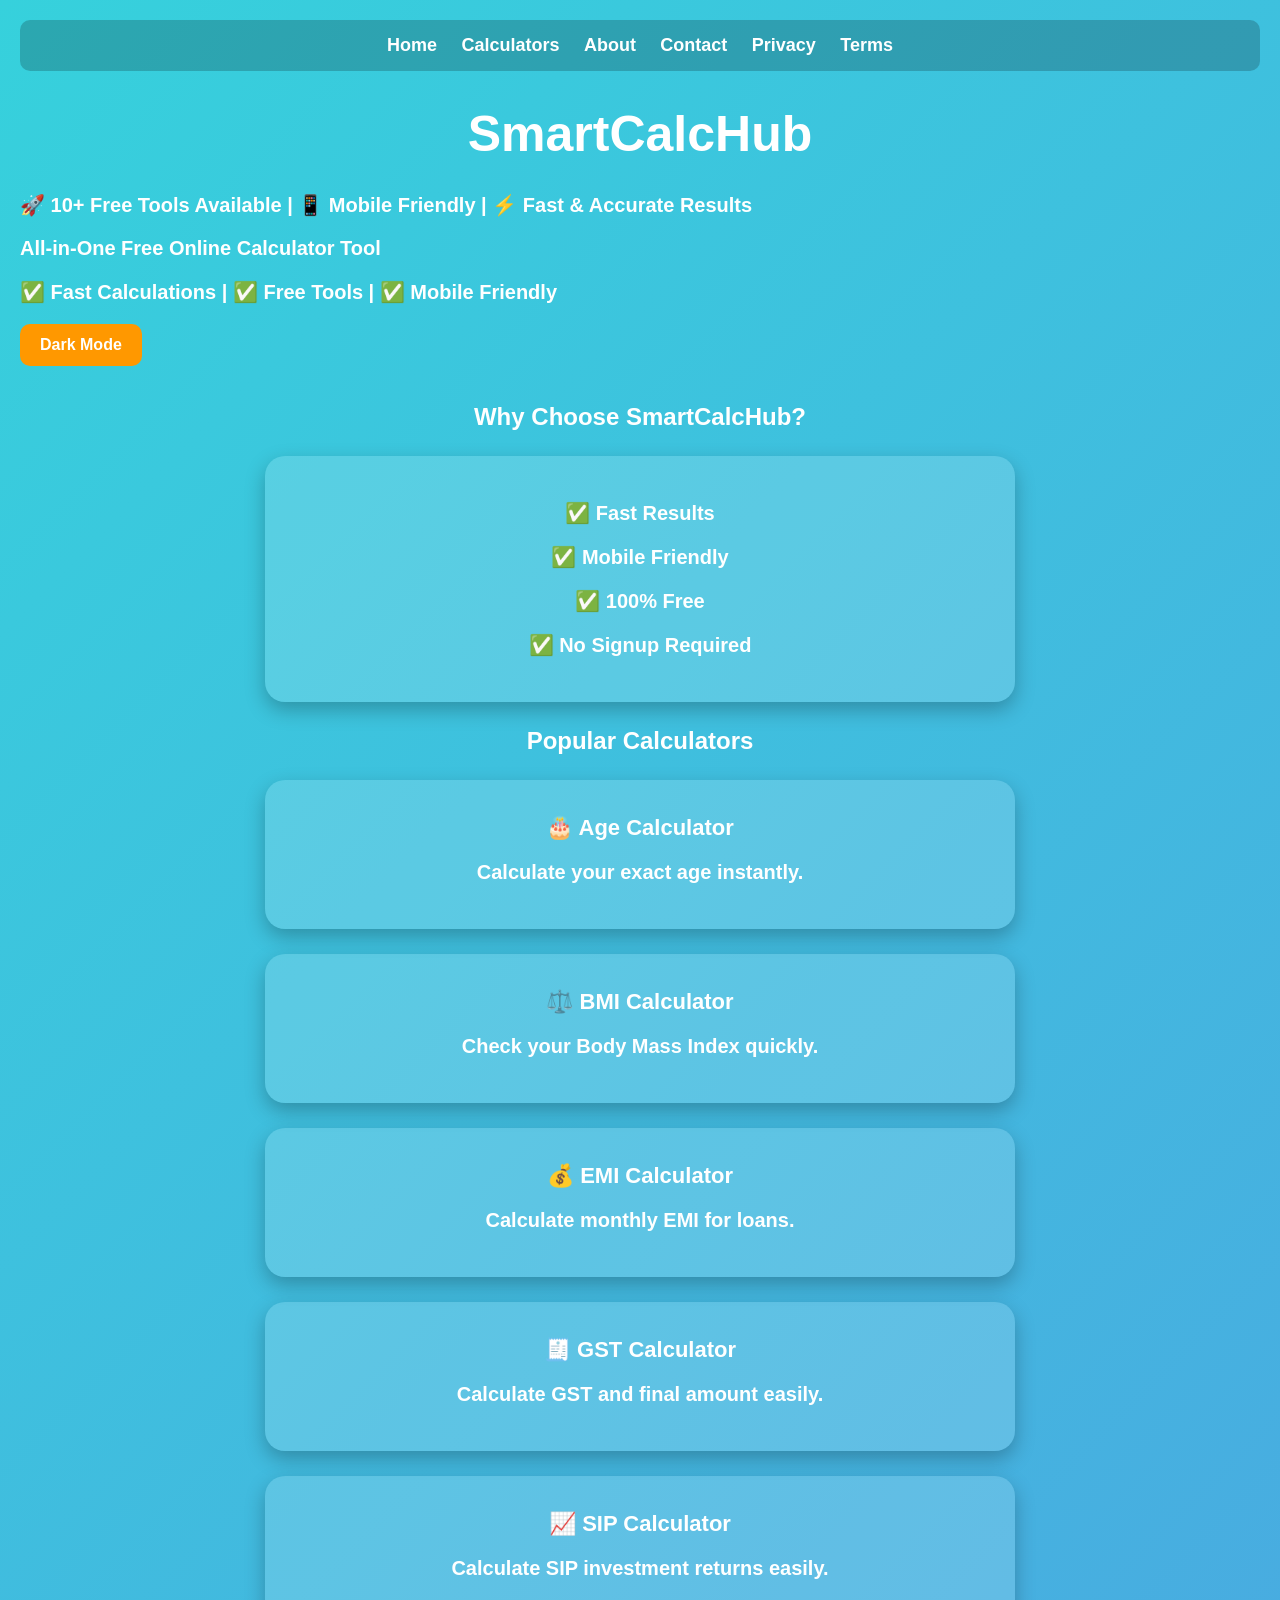
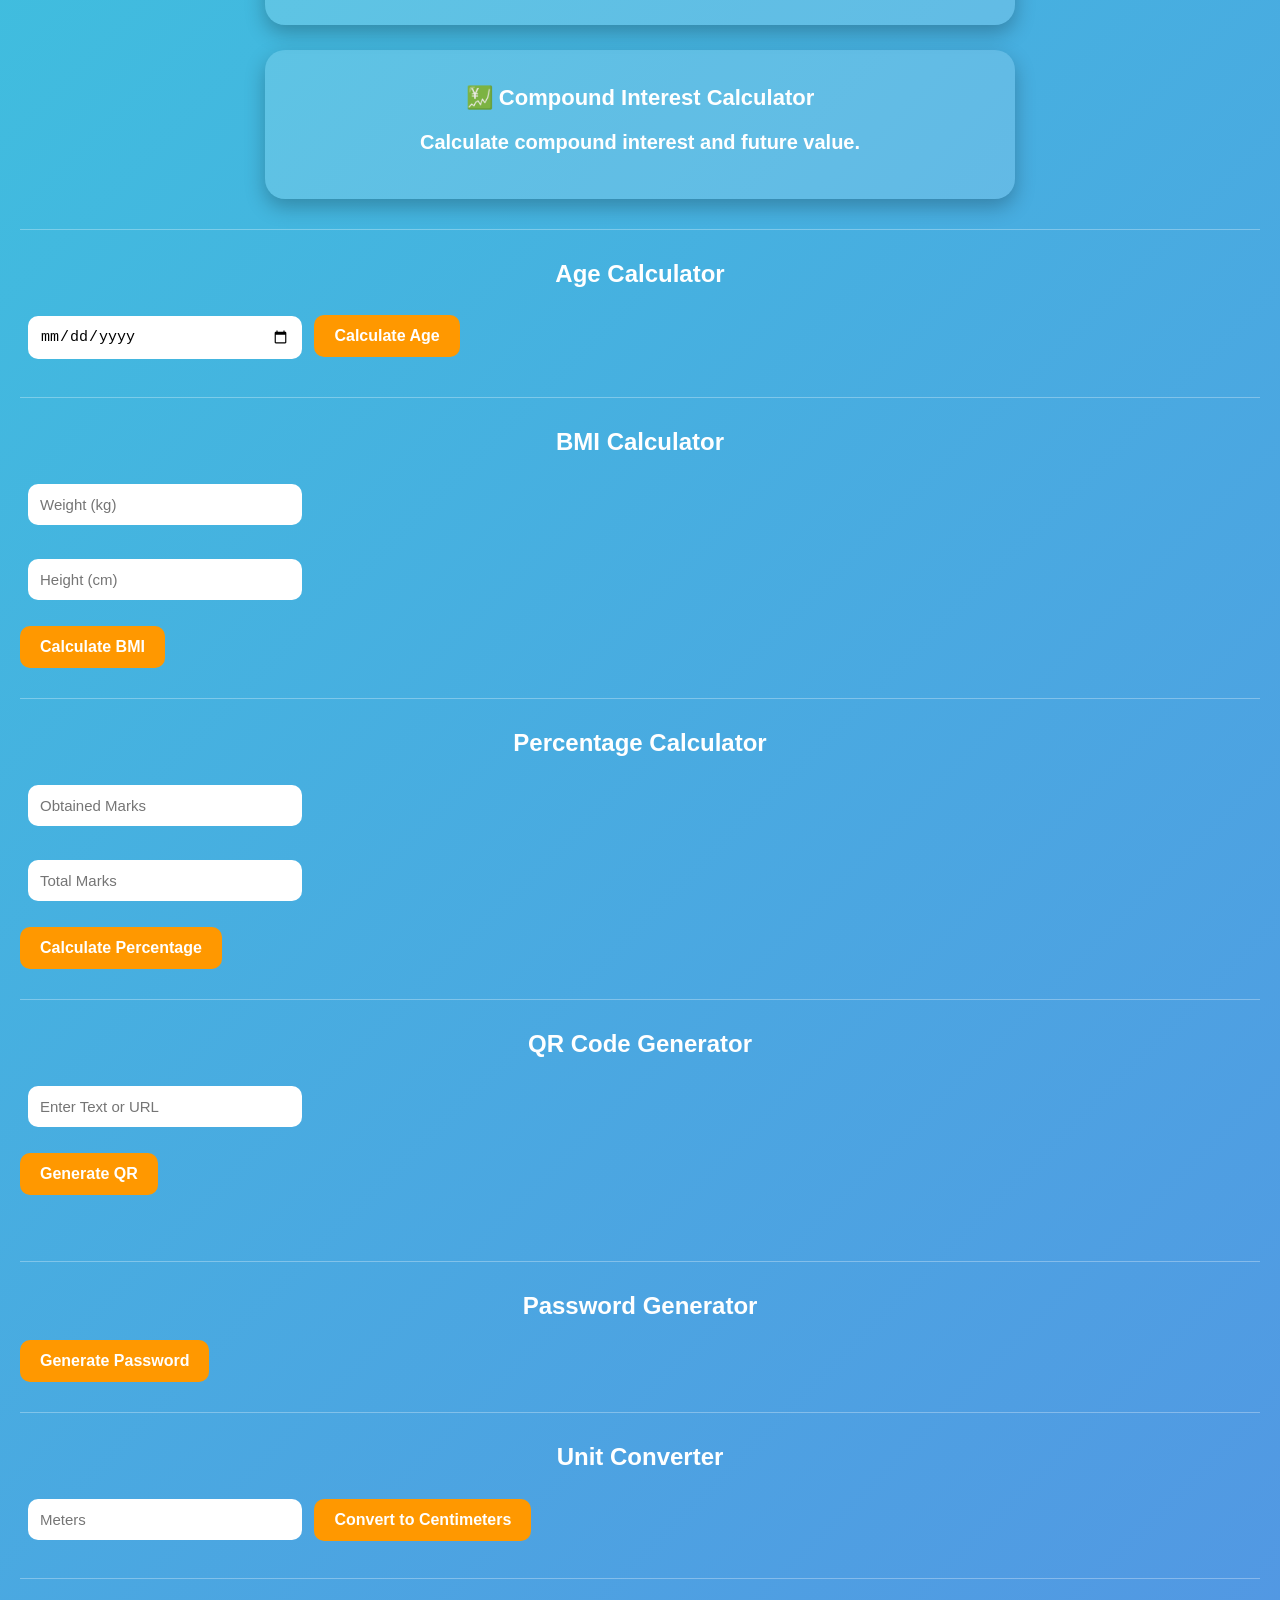
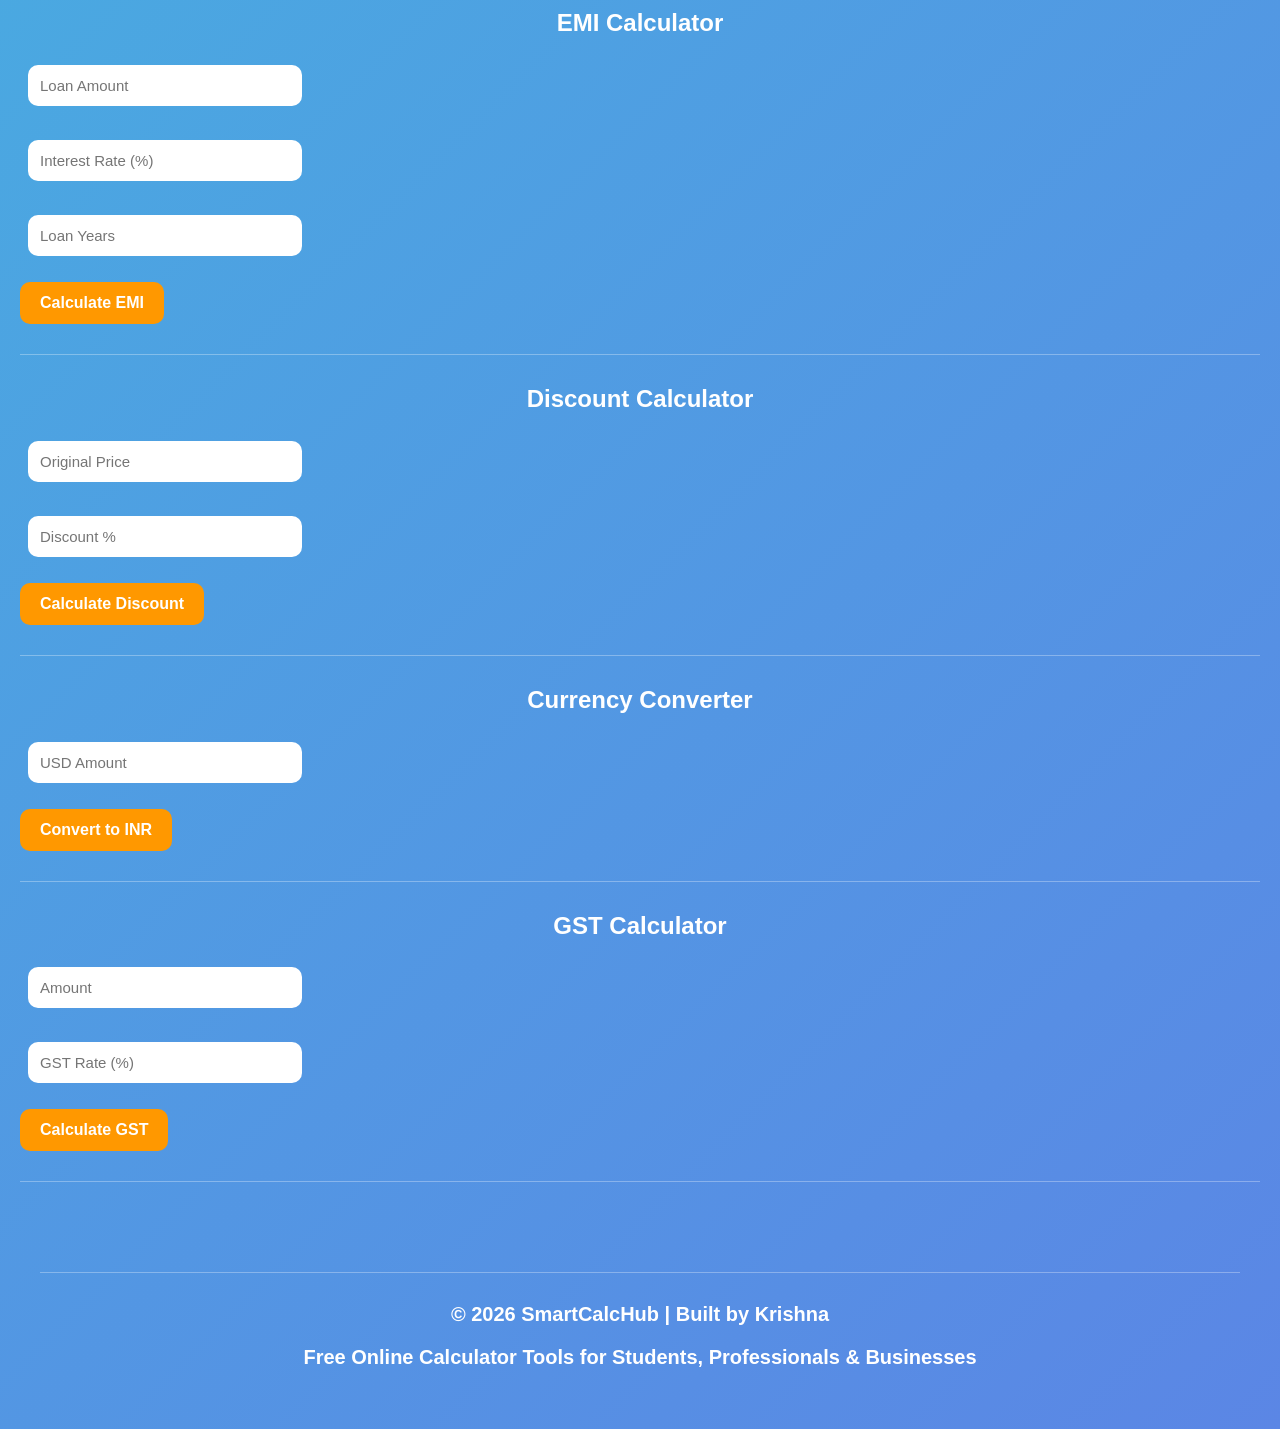
==== index.html @ 1c6436ce "Update index.html" ====
<!DOCTYPE html>
<html lang="en">

<head>
    <meta charset="UTF-8">
    <meta name="viewport" content="width=device-width, initial-scale=1.0">
    <meta name="google-site-verification" content="_oa1QG3uVBAeBziThgFCx6M6g2JMzvCdRawZilCl7ZQ" />
    <title>SmartCalcHub</title>
    <link rel="stylesheet" href="style.css">
    <link rel="manifest" href="manifest.json">
<meta name="theme-color" content="#2563eb">

</head>

<body>
    <nav>
    <a href="index.html">Home</a>
<a href="calculators.html">Calculators</a>
<a href="about.html">About</a>
<a href="contact.html">Contact</a>
<a href="privacy.html">Privacy</a>
<a href="terms.html">Terms</a>

    
</nav>
<h1>SmartCalcHub</h1>
    <p>🚀 10+ Free Tools Available | 📱 Mobile Friendly | ⚡ Fast & Accurate Results</p>

<p>All-in-One Free Online Calculator Tool</p>
<p>✅ Fast Calculations | ✅ Free Tools | ✅ Mobile Friendly</p>
    <button onclick="toggleDarkMode()">
        Dark Mode
    </button>

    <br><br>
<h2>Why Choose SmartCalcHub?</h2>

<div class="calculator">

<p>✅ Fast Results</p>

<p>✅ Mobile Friendly</p>

<p>✅ 100% Free</p>

<p>✅ No Signup Required</p>

</div>
<h2>Popular Calculators</h2>

<div class="calculator">
    <h3>🎂 Age Calculator</h3>
    <p>Calculate your exact age instantly.</p>
</div>

<div class="calculator">
    <h3>⚖️ BMI Calculator</h3>
    <p>Check your Body Mass Index quickly.</p>
</div>

<div class="calculator">
    <h3>💰 EMI Calculator</h3>
    <p>Calculate monthly EMI for loans.</p>
</div>

<div class="calculator">
    <h3>🧾 GST Calculator</h3>
    <p>Calculate GST and final amount easily.</p>
</div>   
    <div class="calculator">
    <h3>📈 SIP Calculator</h3>
    <p>Calculate SIP investment returns easily.</p>
</div>

    <div class="calculator">
    <h3>💹 Compound Interest Calculator</h3>
    <p>Calculate compound interest and future value.</p>
</div>
    <hr>

    <h2>Age Calculator</h2>

    <input type="date" id="dob">

    <button onclick="calculateAge()">
        Calculate Age
    </button>

    <p id="ageResult"></p>

    <hr>

    <h2>BMI Calculator</h2>

    <input type="number" id="weight" placeholder="Weight (kg)">

    <br><br>

    <input type="number" id="height" placeholder="Height (cm)">

    <br><br>

    <button onclick="calculateBMI()">
        Calculate BMI
    </button>

    <p id="bmiResult"></p>

    <hr>

    <h2>Percentage Calculator</h2>

    <input type="number" id="obtainedMarks" placeholder="Obtained Marks">

    <br><br>

    <input type="number" id="totalMarks" placeholder="Total Marks">

    <br><br>

    <button onclick="calculatePercentage()">
        Calculate Percentage
    </button>

    <p id="percentageResult"></p>

    <hr>

    <h2>QR Code Generator</h2>

    <input type="text" id="qrText" placeholder="Enter Text or URL">

    <br><br>

    <button onclick="generateQR()">
        Generate QR
    </button>

    <br><br>

    <img id="qrImage" src="">

    <hr>

    <h2>Password Generator</h2>

    <button onclick="generatePassword()">
        Generate Password
    </button>

    <p id="passwordResult"></p>
<hr>

<h2>Unit Converter</h2>

<input type="number" id="meterInput" placeholder="Meters">

<button onclick="convertMeter()">
    Convert to Centimeters
</button>

<p id="unitResult"></p>
<hr>

<h2>EMI Calculator</h2>

<input type="number" id="loanAmount" placeholder="Loan Amount">

<br><br>

<input type="number" id="interestRate" placeholder="Interest Rate (%)">

<br><br>

<input type="number" id="loanYears" placeholder="Loan Years">

<br><br>

<button onclick="calculateEMI()">
    Calculate EMI
</button>

<p id="emiResult"></p>
<hr>

<h2>Discount Calculator</h2>

<input type="number" id="originalPrice" placeholder="Original Price">

<br><br>

<input type="number" id="discountPercent" placeholder="Discount %">

<br><br>

<button onclick="calculateDiscount()">
    Calculate Discount
</button>

<p id="discountResult"></p>
<hr>

<h2>Currency Converter</h2>

<input type="number" id="usdAmount" placeholder="USD Amount">

<br><br>

<button onclick="convertCurrency()">
    Convert to INR
</button>

<p id="currencyResult"></p>
<hr>

<h2>GST Calculator</h2>

<input type="number" id="gstAmount" placeholder="Amount">

<br><br>



<input type="text" id="gstRate" placeholder="GST Rate (%)">
<br><br>

<button onclick="calculateGST()">
    Calculate GST
</button>

<p id="gstResult"></p>
<hr>

    <footer>
<hr>
<p>© 2026 SmartCalcHub | Built by Krishna</p>
<p>Free Online Calculator Tools for Students, Professionals & Businesses</p>

</footer>
    <script src="script.js"></script>
<script>
if ('serviceWorker' in navigator) {
  navigator.serviceWorker.register('sw.js')
    .then(() => console.log('Service Worker Registered'));
}
</script>
</body>
</html>
---- style.css ----
body{
    font-family: Arial, sans-serif;
    background: linear-gradient(135deg,#36d1dc,#5b86e5);
    margin:0;
    padding:20px;
    color:white;
}

h1{
    text-align:center;
    font-size:50px;
    margin-bottom:30px;
}

h2{
    text-align:center;
}

input{
    padding:12px;
    width:250px;
    border:none;
    border-radius:10px;
    margin:5px;
}

button:hover{
    background:#e68900;
}

p{
    font-size:20px;
    font-weight:bold;
}

hr{
    border:none;
    border-top:1px solid rgba(255,255,255,0.3);
    margin:30px 0;
}

.calculator{
    background: rgba(255,255,255,0.15);
    padding: 25px;
    margin: 25px auto;
    border-radius: 20px;
    max-width: 700px;
    text-align:center;
    box-shadow: 0 8px 20px rgba(0,0,0,0.25);
    transition: 0.3s;
}

.calculator:hover{
    transform: translateY(-5px);
}
button{
    background:#ff9800;
    color:white;
    border:none;
    padding:12px 20px;
    border-radius:10px;
    cursor:pointer;
    font-weight:bold;
    font-size:16px;
}

button:hover{
    background:#e68900;
}
}
nav{
    background: rgba(0,0,0,0.2);
    padding: 15px;
    text-align: center;
    border-radius: 10px;
    margin-bottom: 20px;
}

nav a{
    color: white;
    text-decoration: none;
    margin: 10px;
    font-size: 18px;
    font-weight: bold;
}

nav a:hover{
    color: #ffd700;
}
footer{
    text-align:center;
    margin-top:40px;
    padding:20px;
    color:white;
    font-size:16px;
}
input{
    width:250px;
    padding:12px;
    border:none;
    border-radius:10px;
    margin:8px;
    font-size:15px;
}
h3{
    text-align:center;
    color:#ffffff;
    font-size:22px;
    margin:10px;
}
nav{

 background: rgba(0,0,0,0.2);

 padding: 15px;

 text-align: center;

 border-radius: 10px;

 margin-bottom: 20px;

}

nav a{

 color: white;

 text-decoration: none;

 margin: 10px;

 font-size: 18px;

 font-weight: bold;

}

nav a:hover{

 color: #ffd700;

}
.hero{
 text-align:center;
 margin:30px 0;
}
.dark{
    background:#121212;
    color:white;
}

.dark input{
    background:#333;
    color:white;
}

.dark button{
    background:#444;
}
a{
    color:#ffd700;
    text-decoration:none;
    font-weight:bold;
}

a:hover{
    color:white;
}
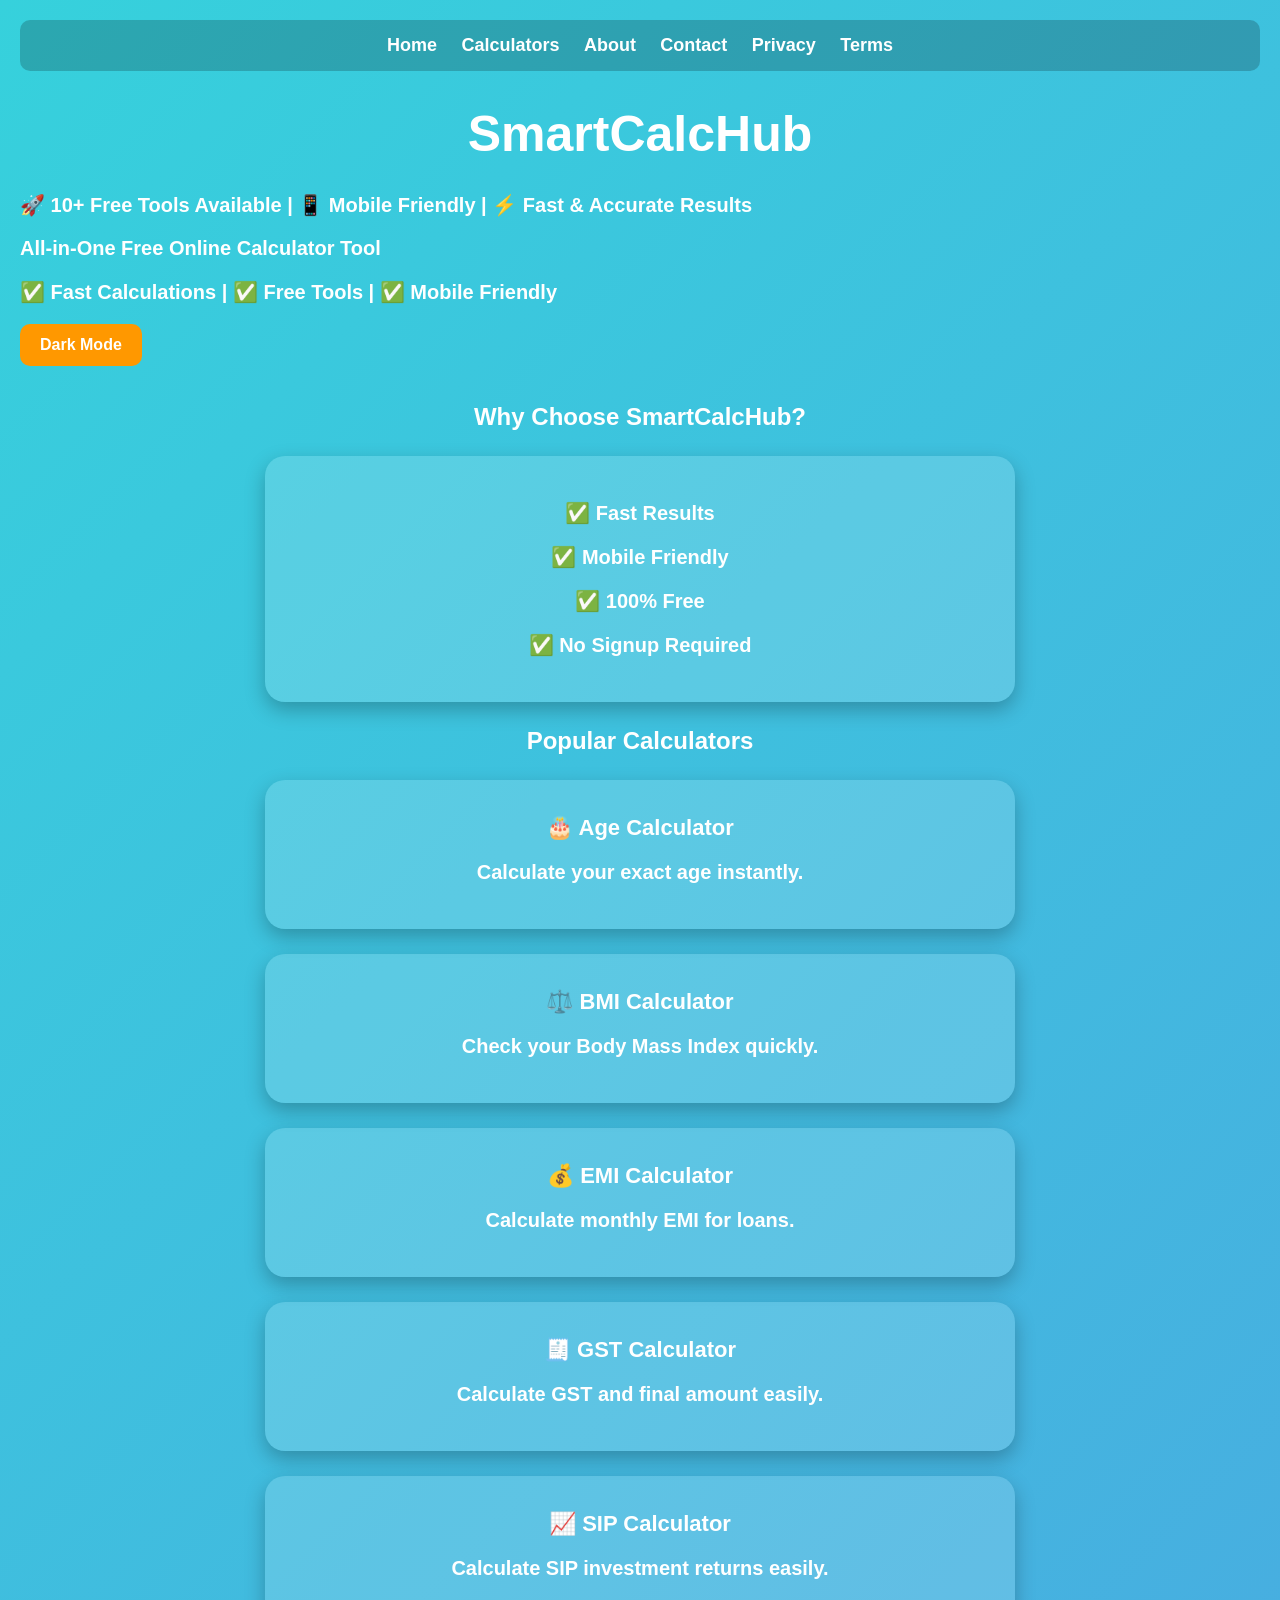
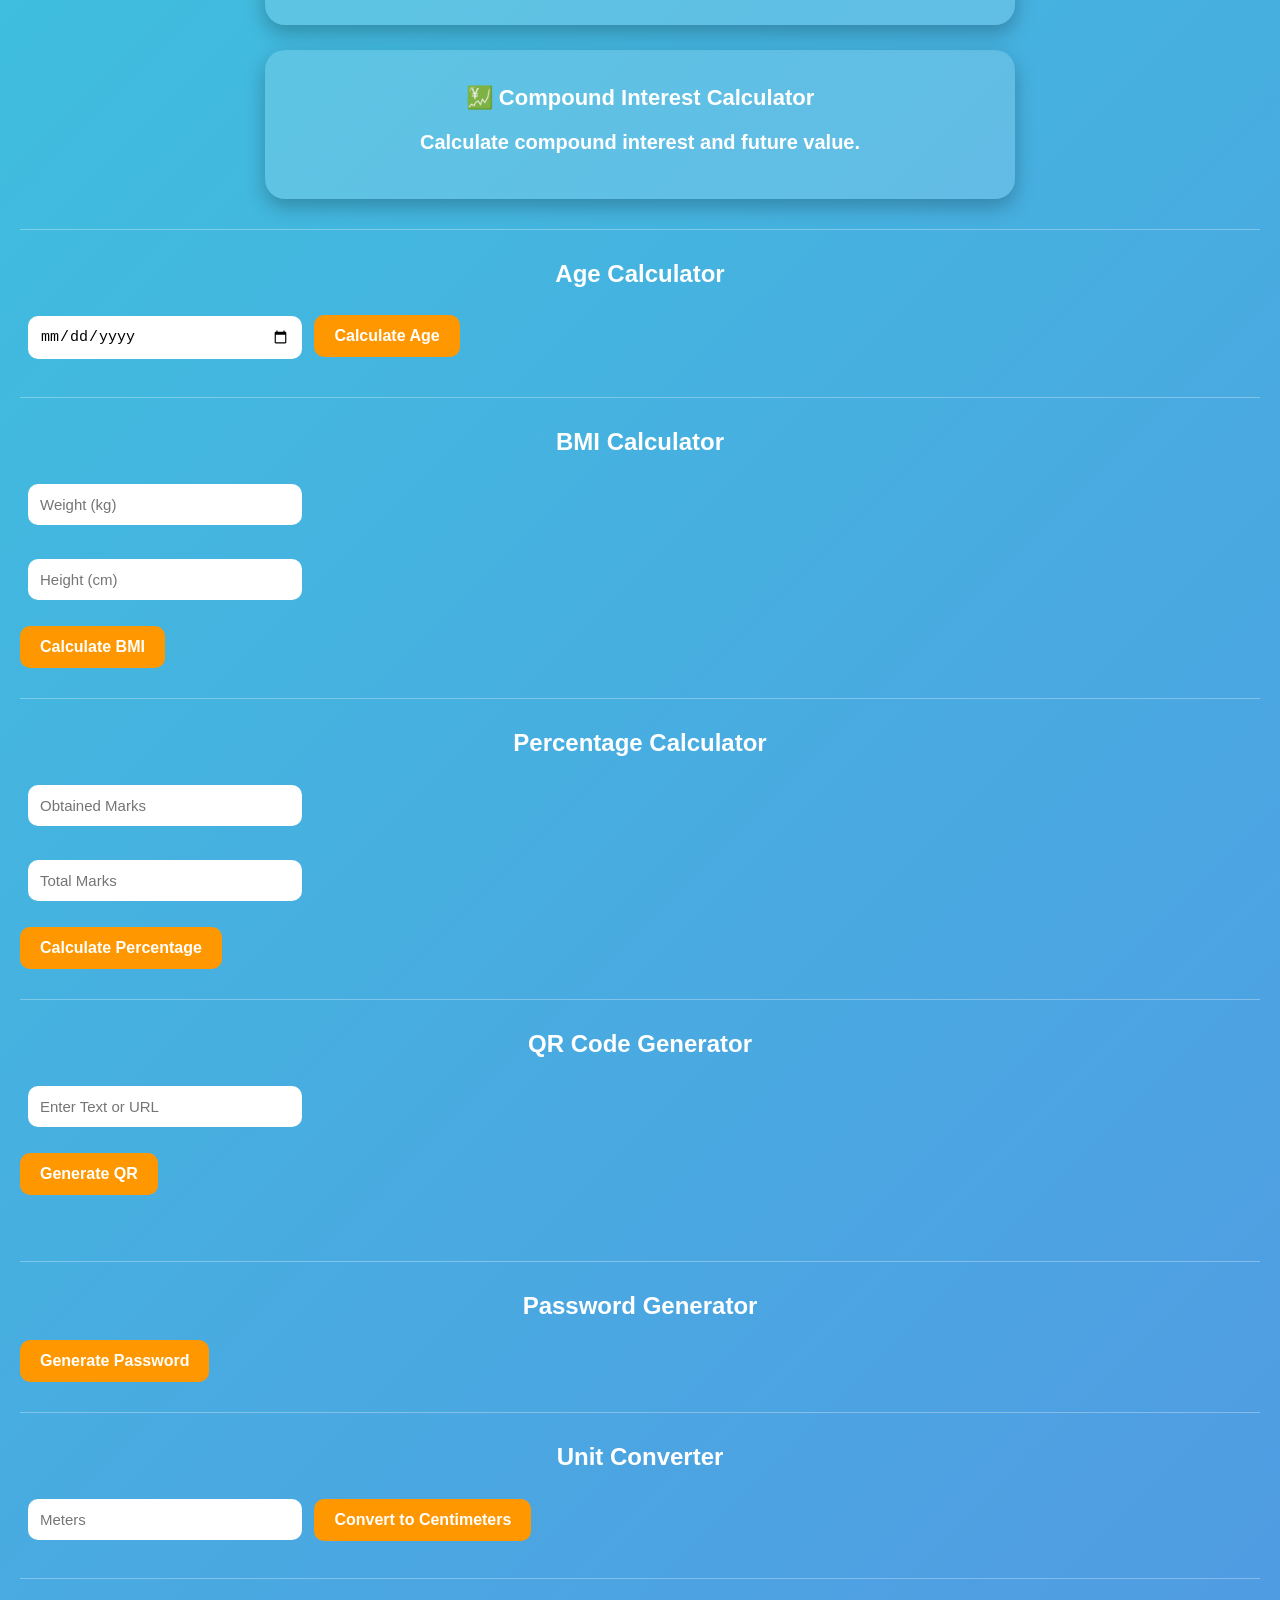
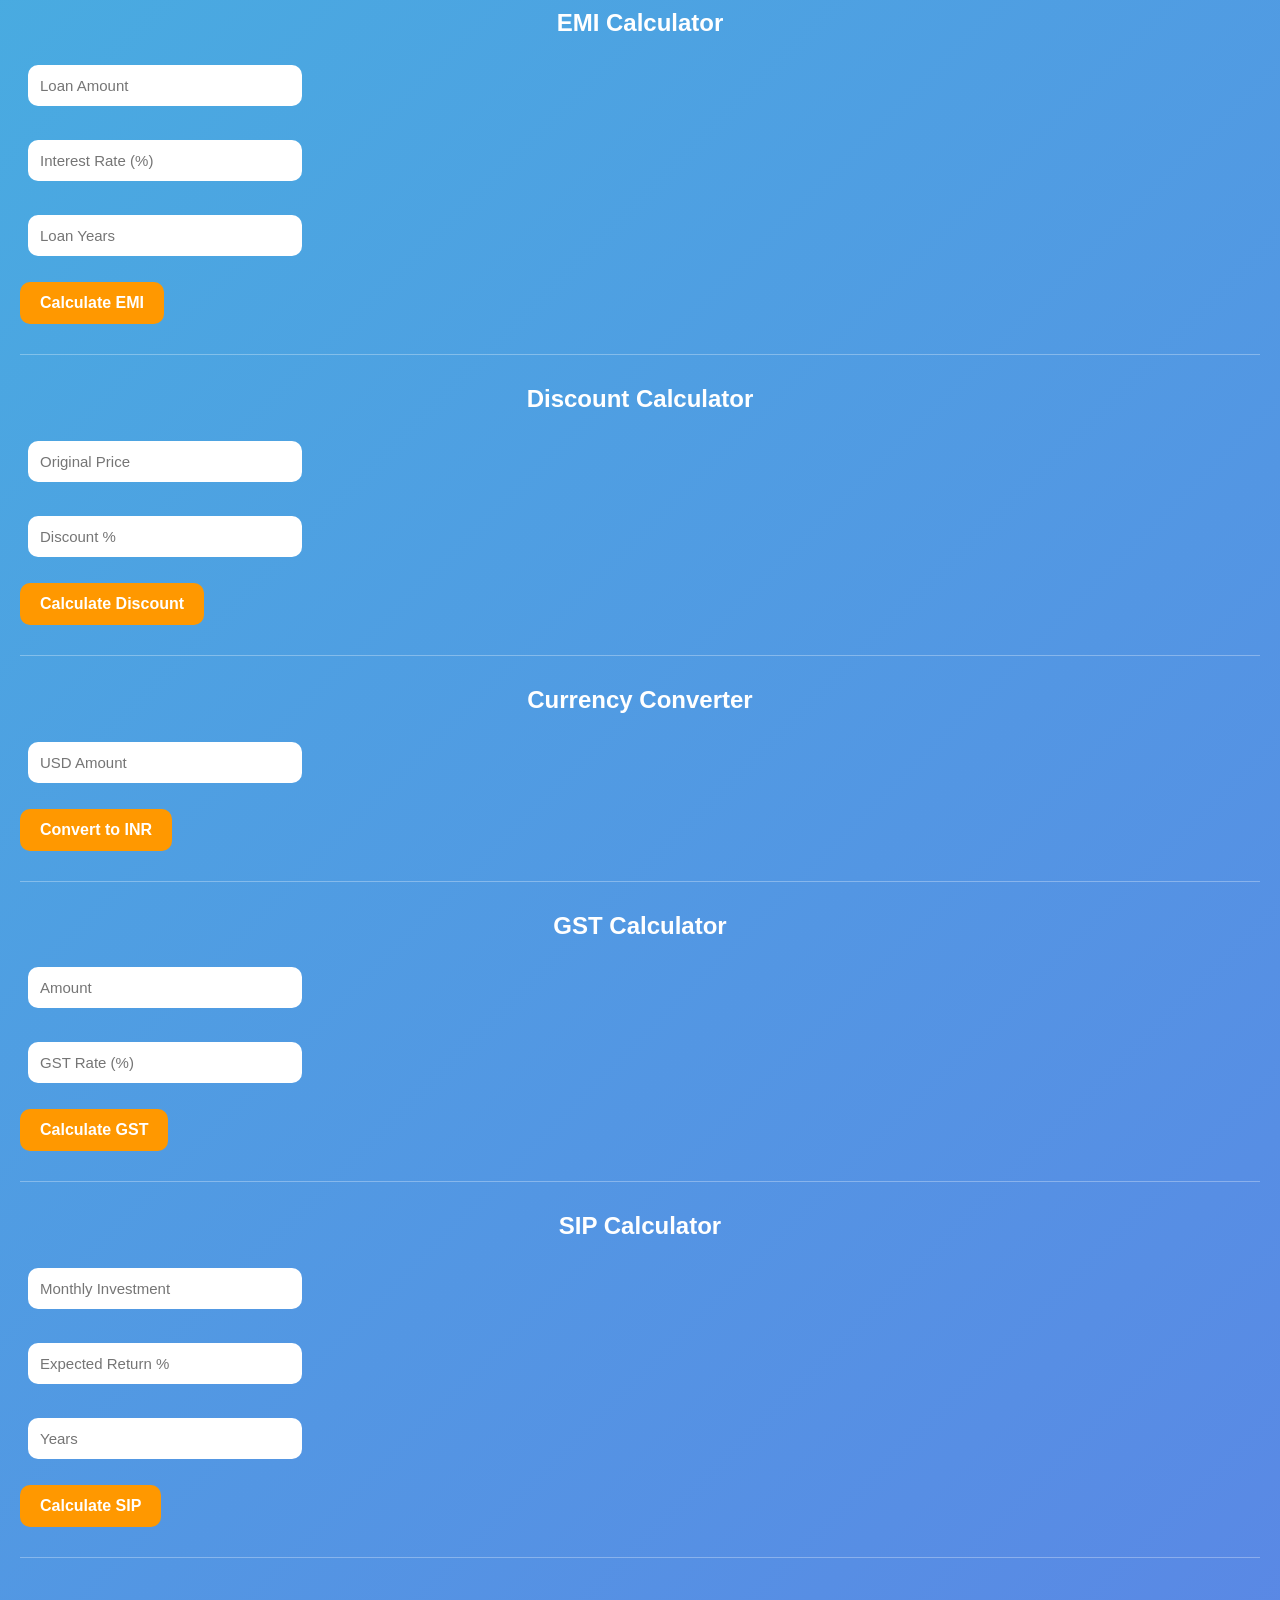
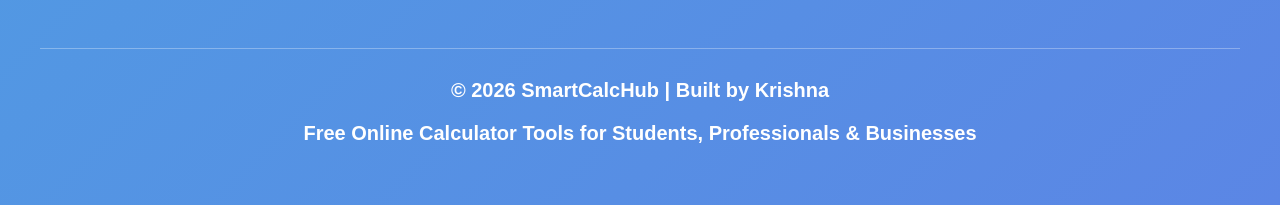
==== commit c3e93cd6: "Update index.html" ====
--- a/index.html
+++ b/index.html
@@ -229,6 +229,27 @@
 </button>
 
 <p id="gstResult"></p>
+<hr>
+    <h2>SIP Calculator</h2>
+
+<input type="number" id="sipAmount" placeholder="Monthly Investment">
+
+<br><br>
+
+<input type="number" id="sipRate" placeholder="Expected Return %">
+
+<br><br>
+
+<input type="number" id="sipYears" placeholder="Years">
+
+<br><br>
+
+<button onclick="calculateSIP()">
+    Calculate SIP
+</button>
+
+<p id="sipResult"></p>
+
 <hr>
 
     <footer>
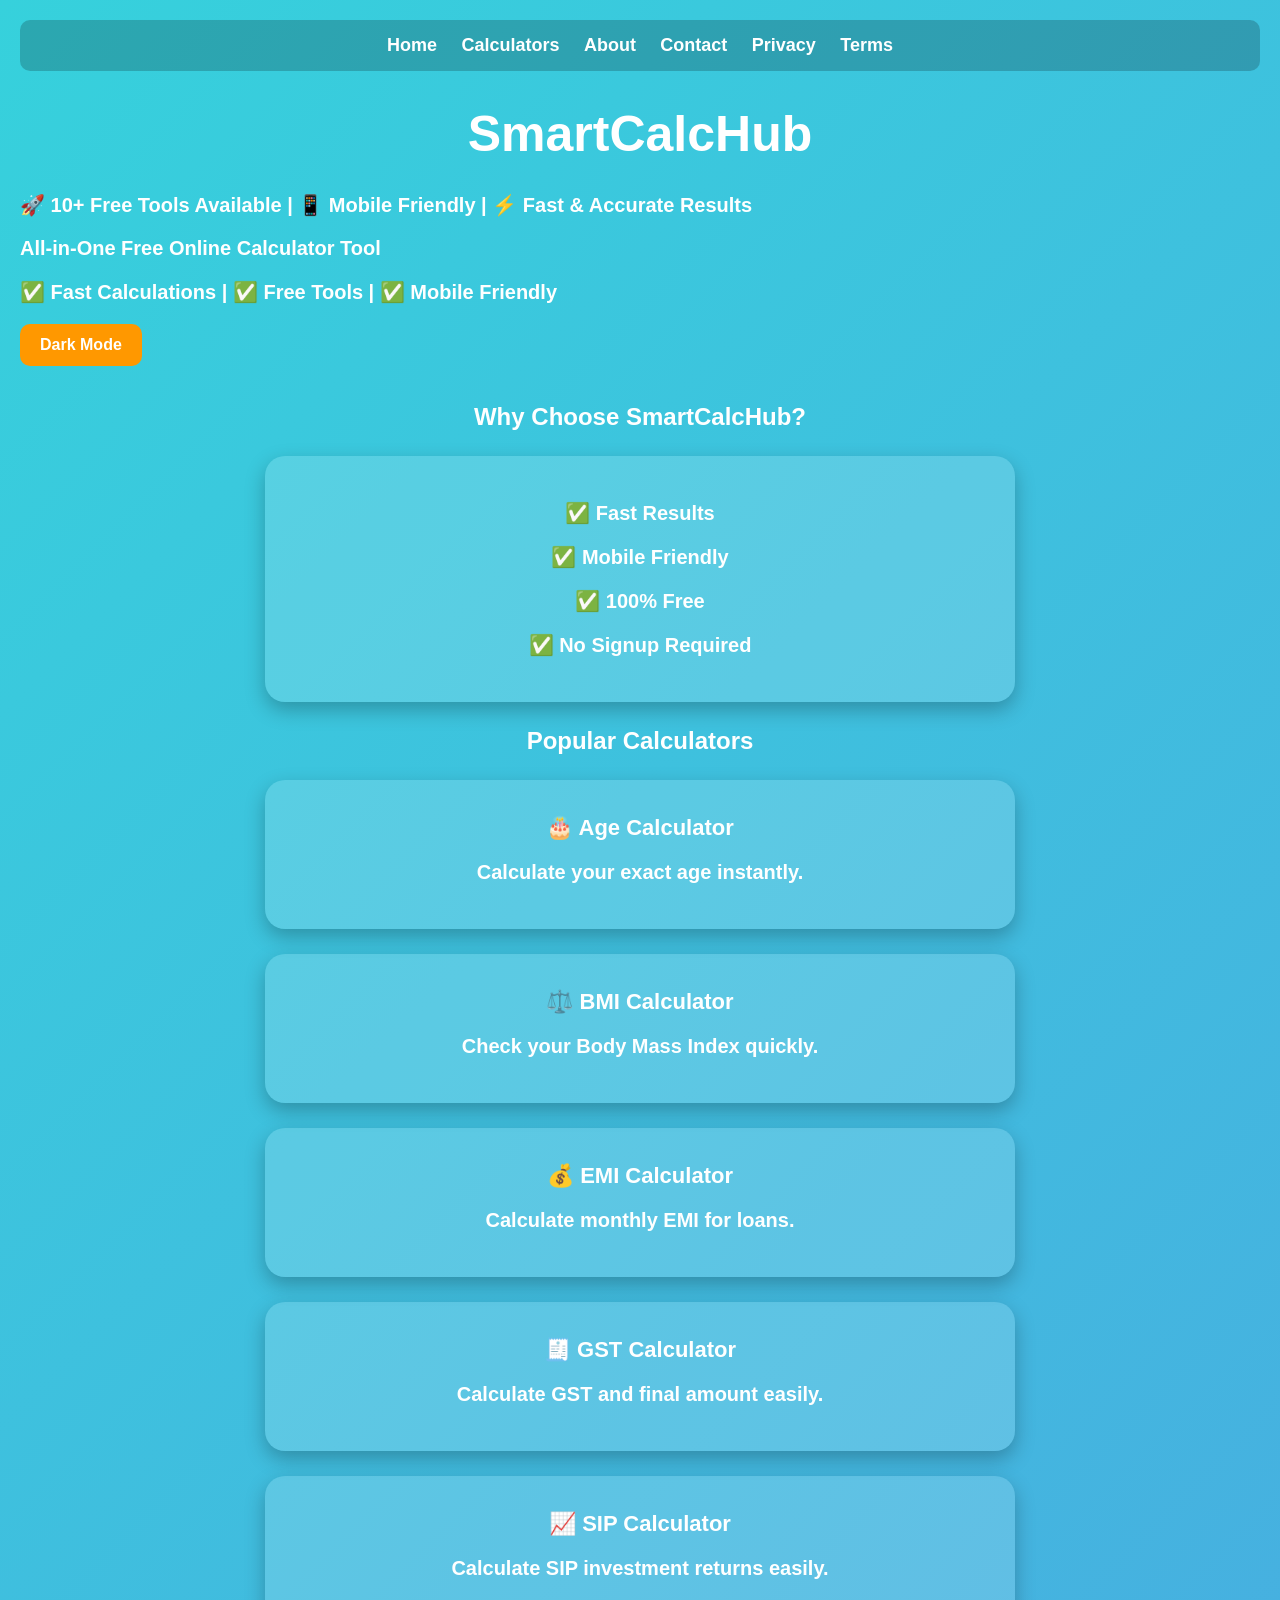
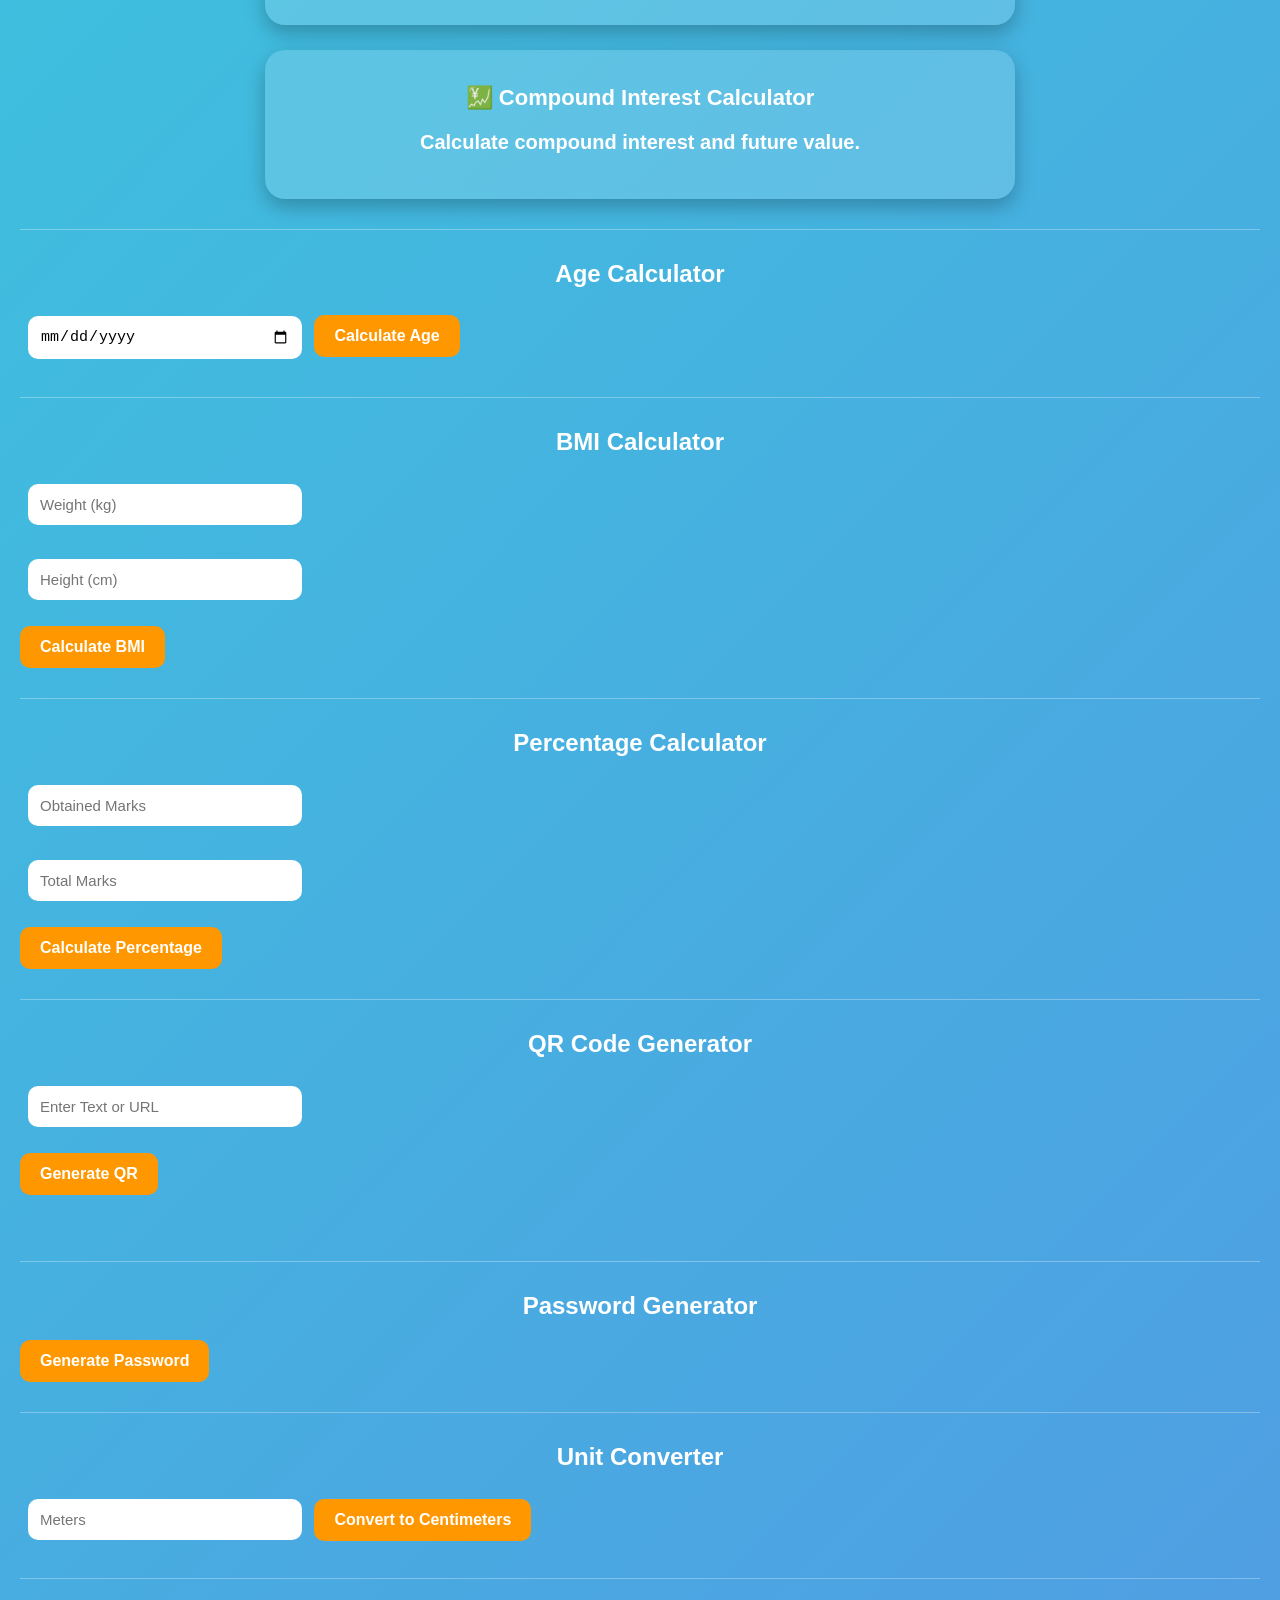
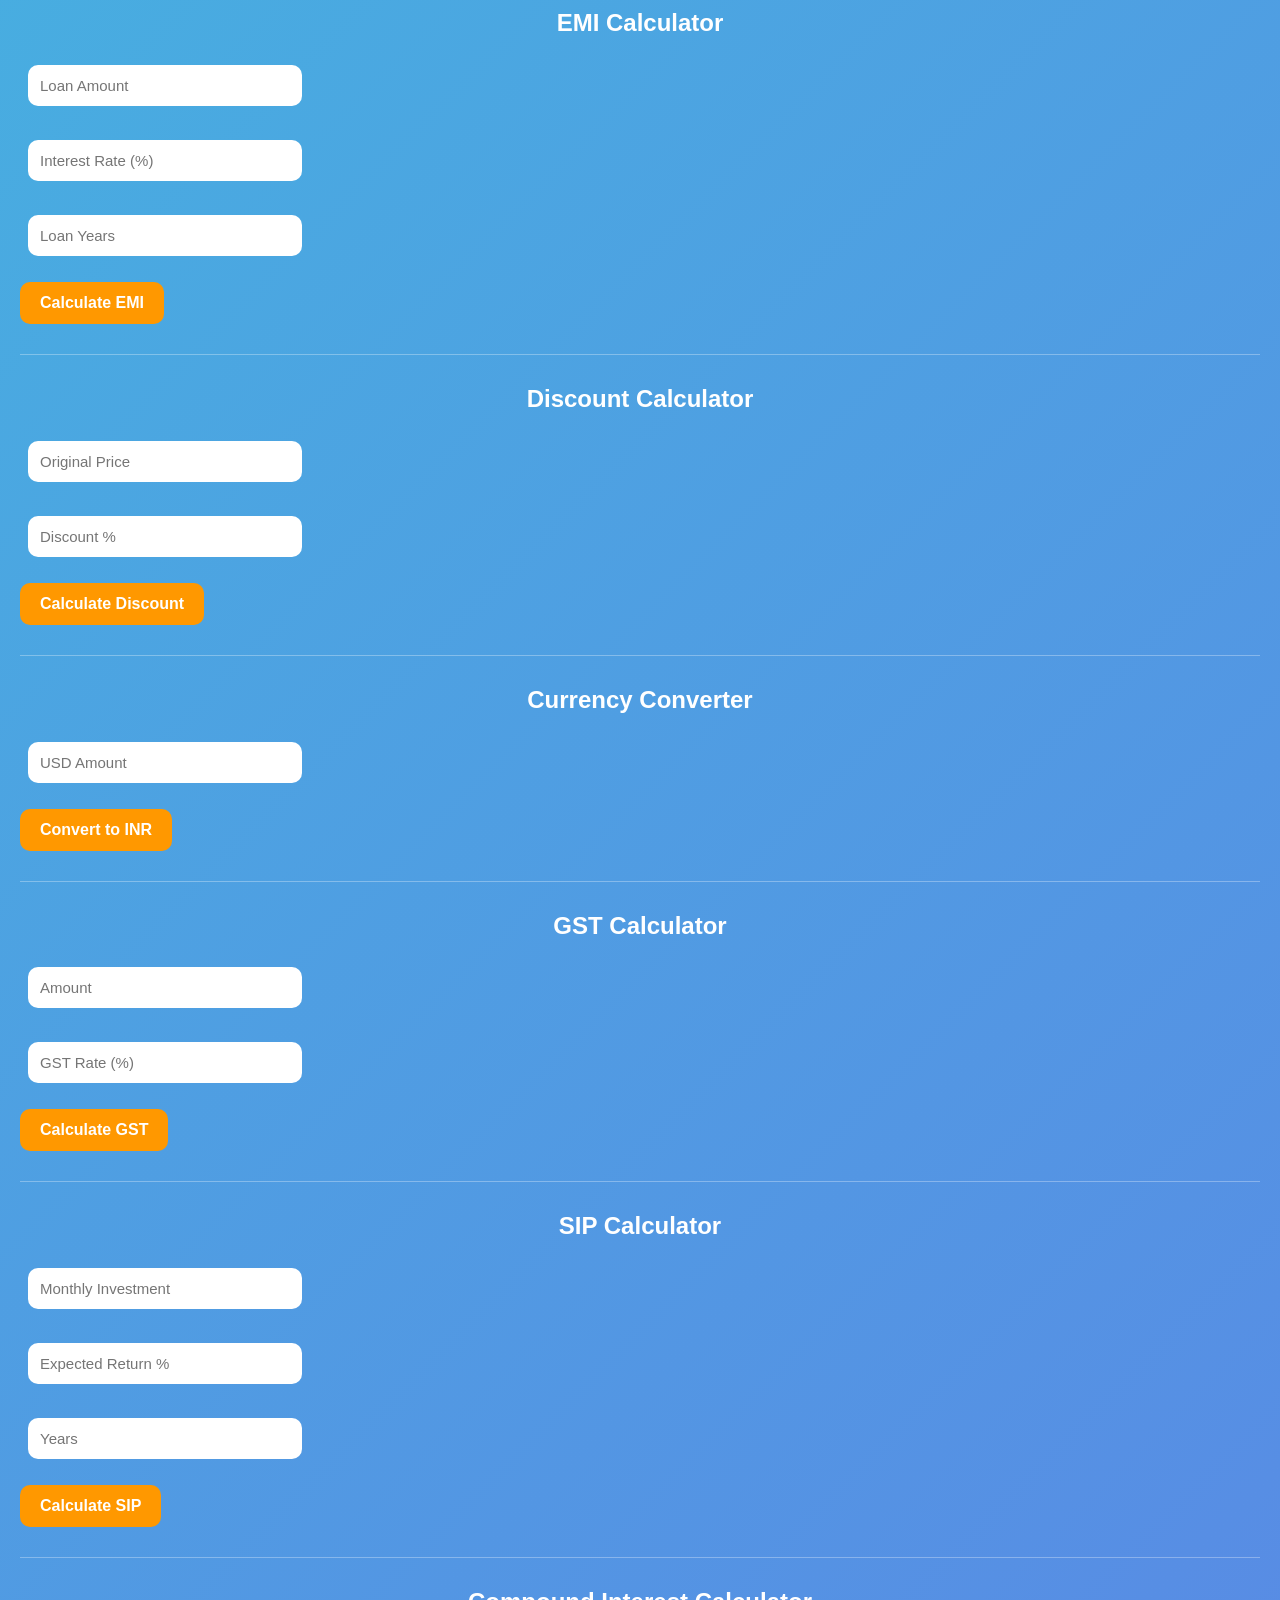
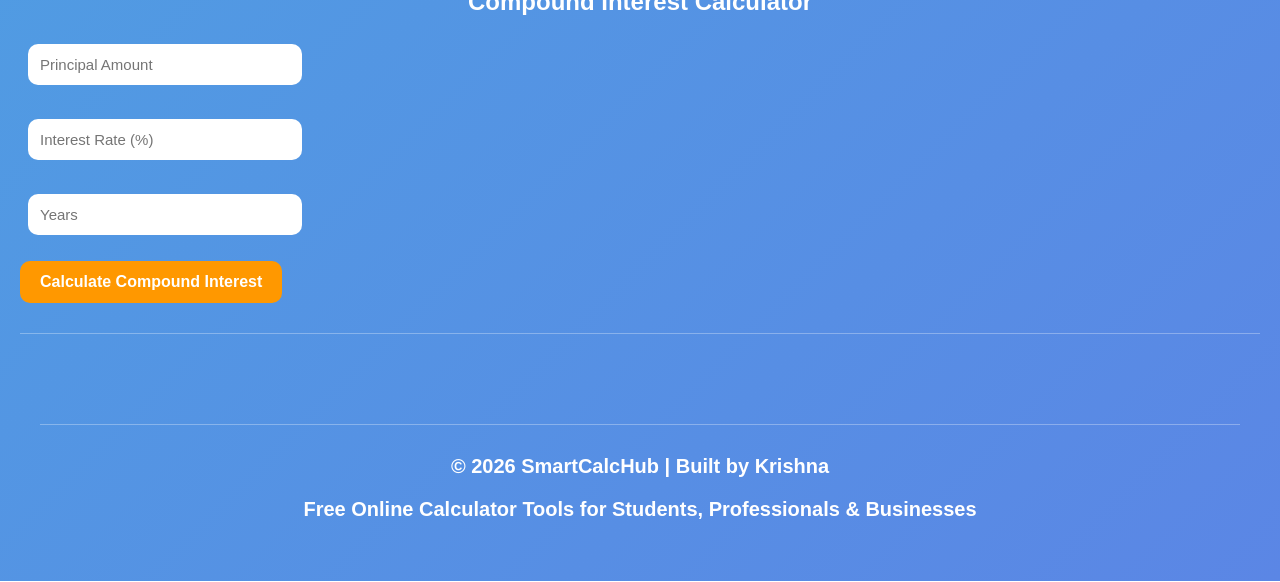
==== commit 6de866aa: "Update index.html" ====
--- a/index.html
+++ b/index.html
@@ -251,7 +251,27 @@
 <p id="sipResult"></p>
 
 <hr>
-
+<h2>Compound Interest Calculator</h2>
+
+<input type="number" id="principal" placeholder="Principal Amount">
+
+<br><br>
+
+<input type="number" id="rate" placeholder="Interest Rate (%)">
+
+<br><br>
+
+<input type="number" id="time" placeholder="Years">
+
+<br><br>
+
+<button onclick="calculateCI()">
+    Calculate Compound Interest
+</button>
+
+<p id="ciResult"></p>
+
+<hr>
     <footer>
 <hr>
 <p>© 2026 SmartCalcHub | Built by Krishna</p>
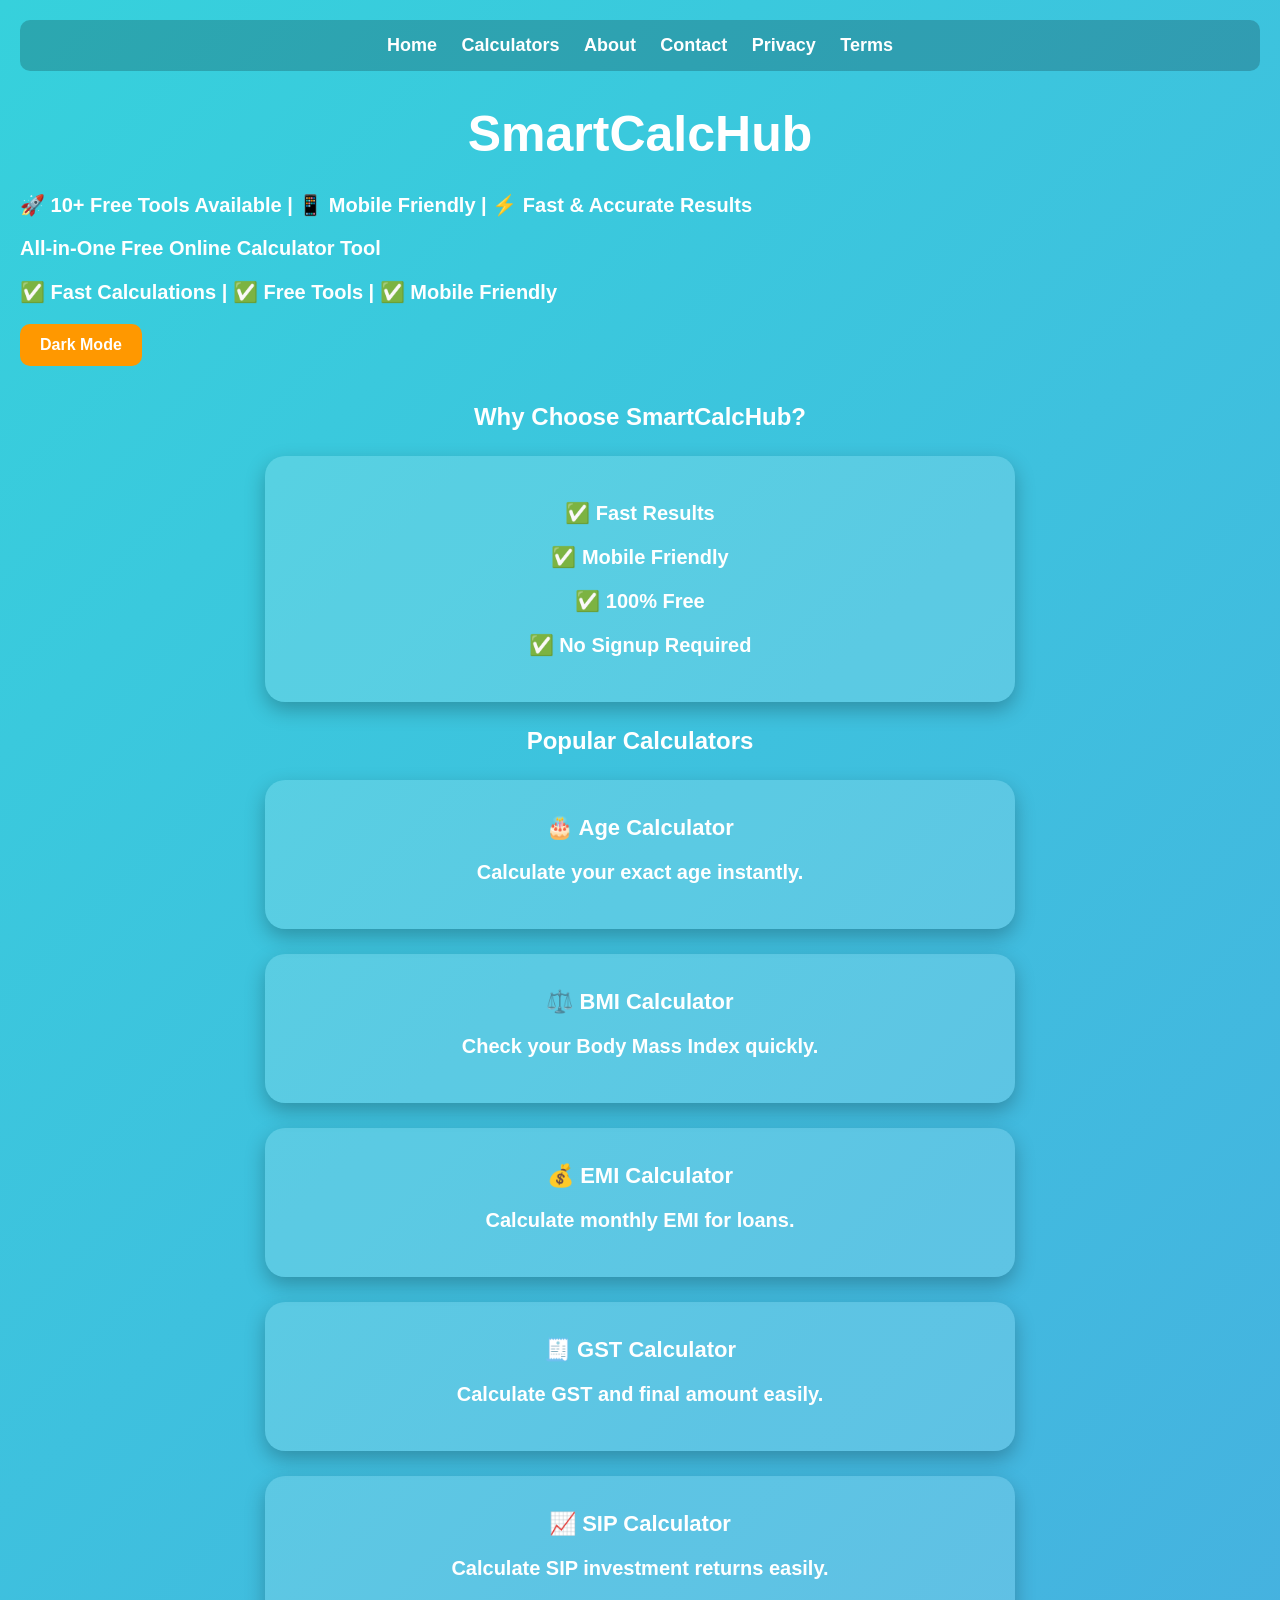
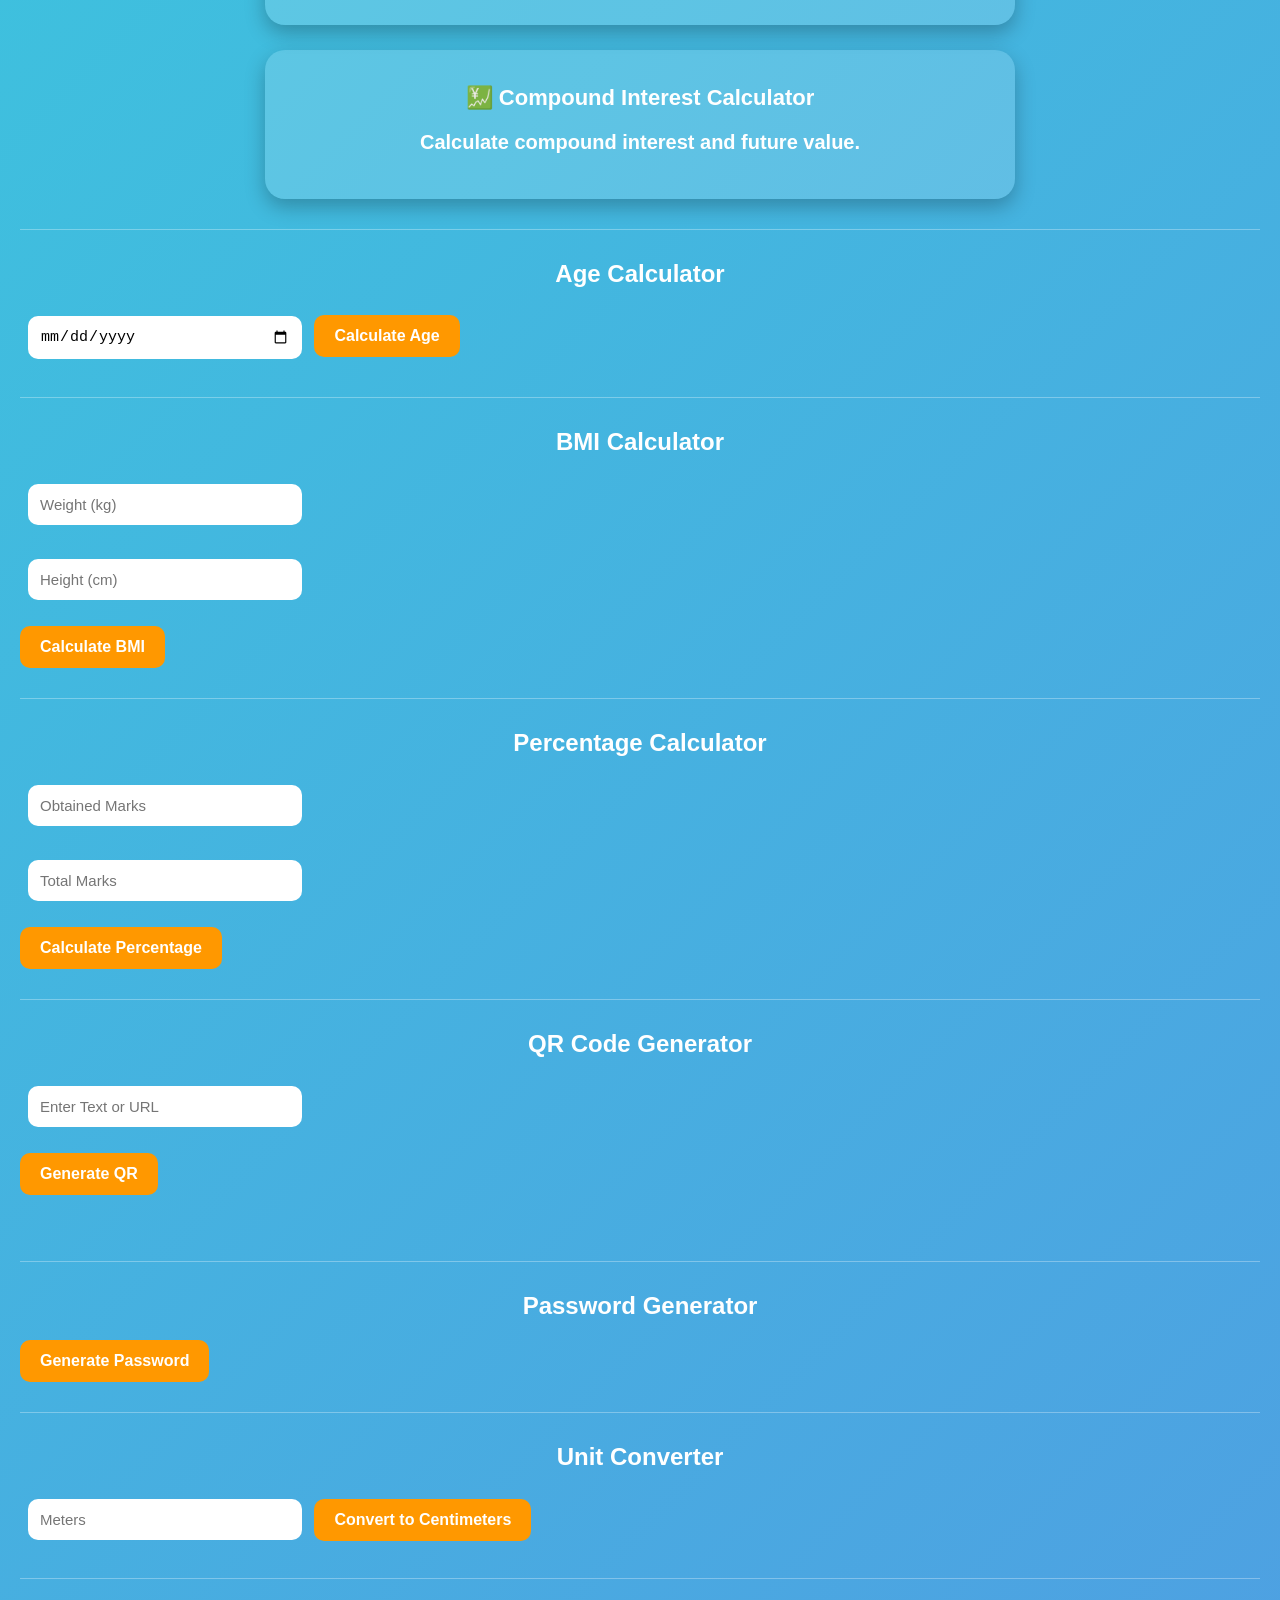
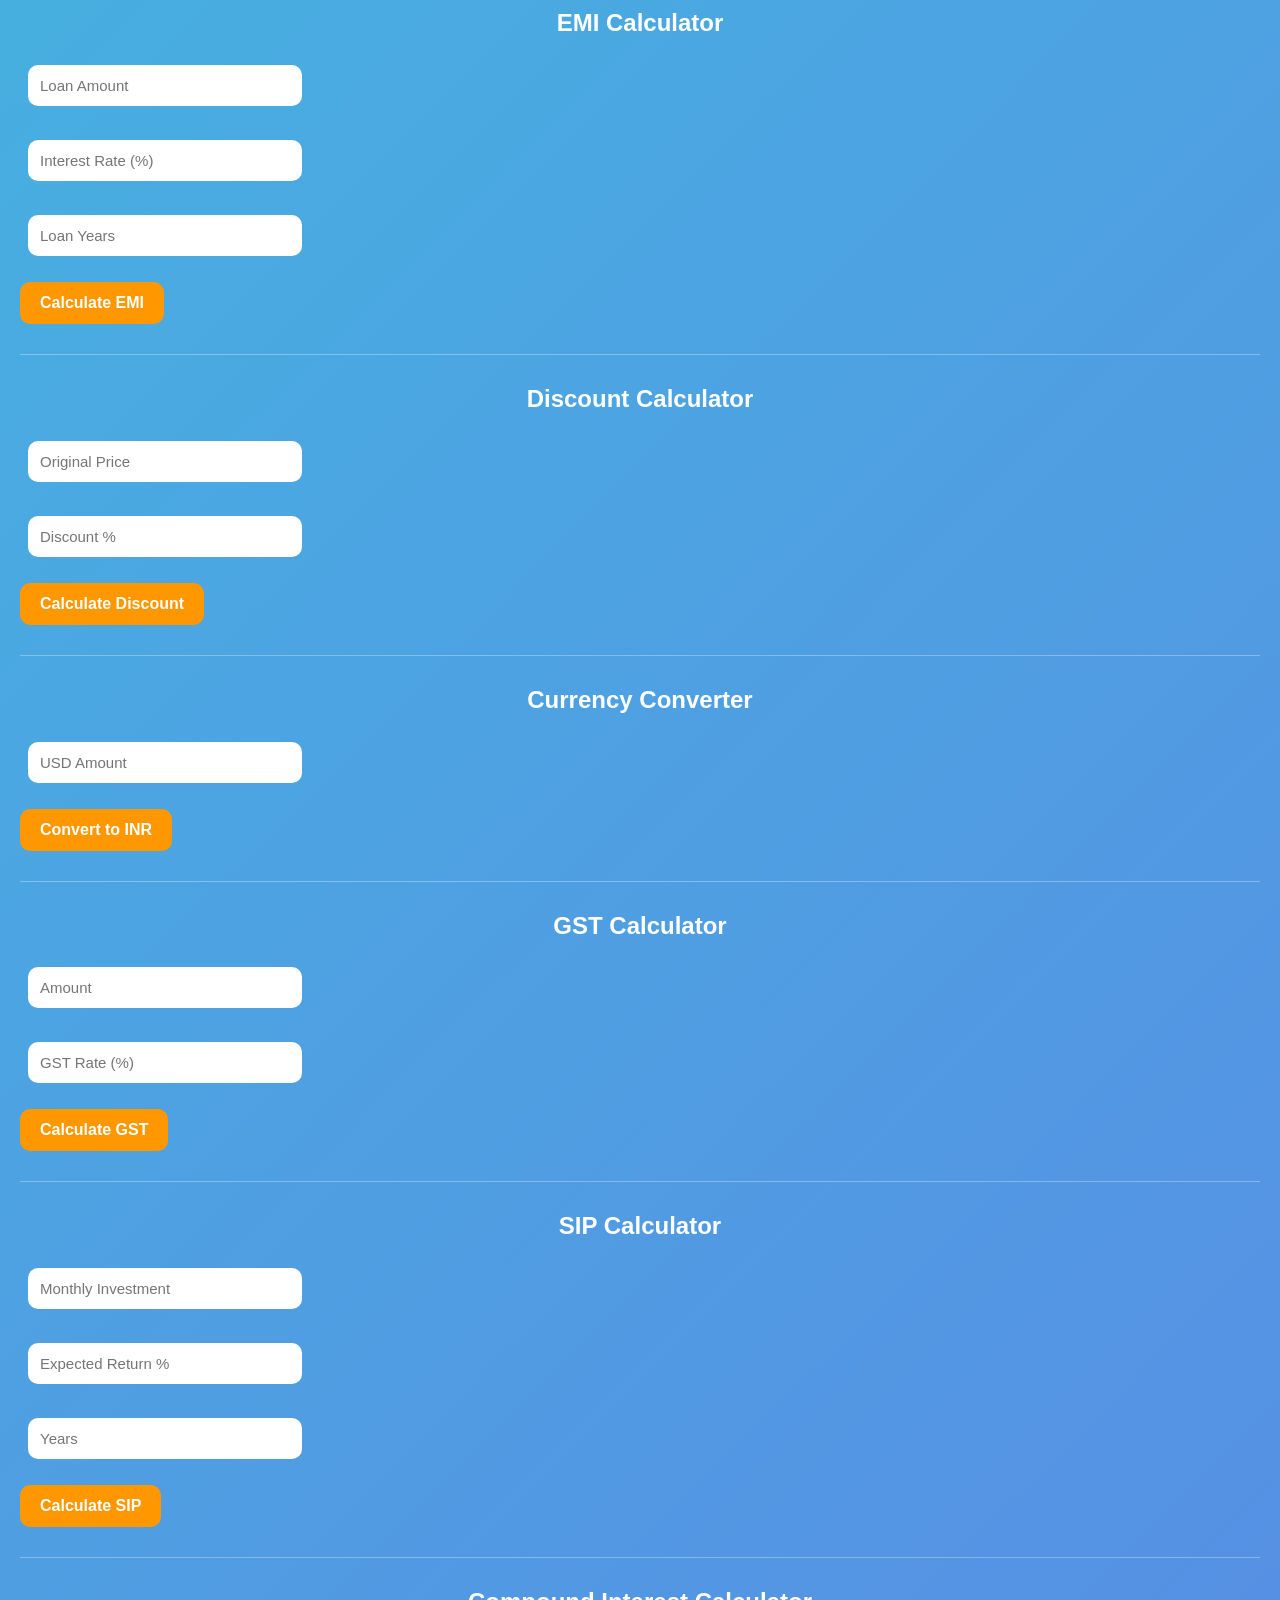
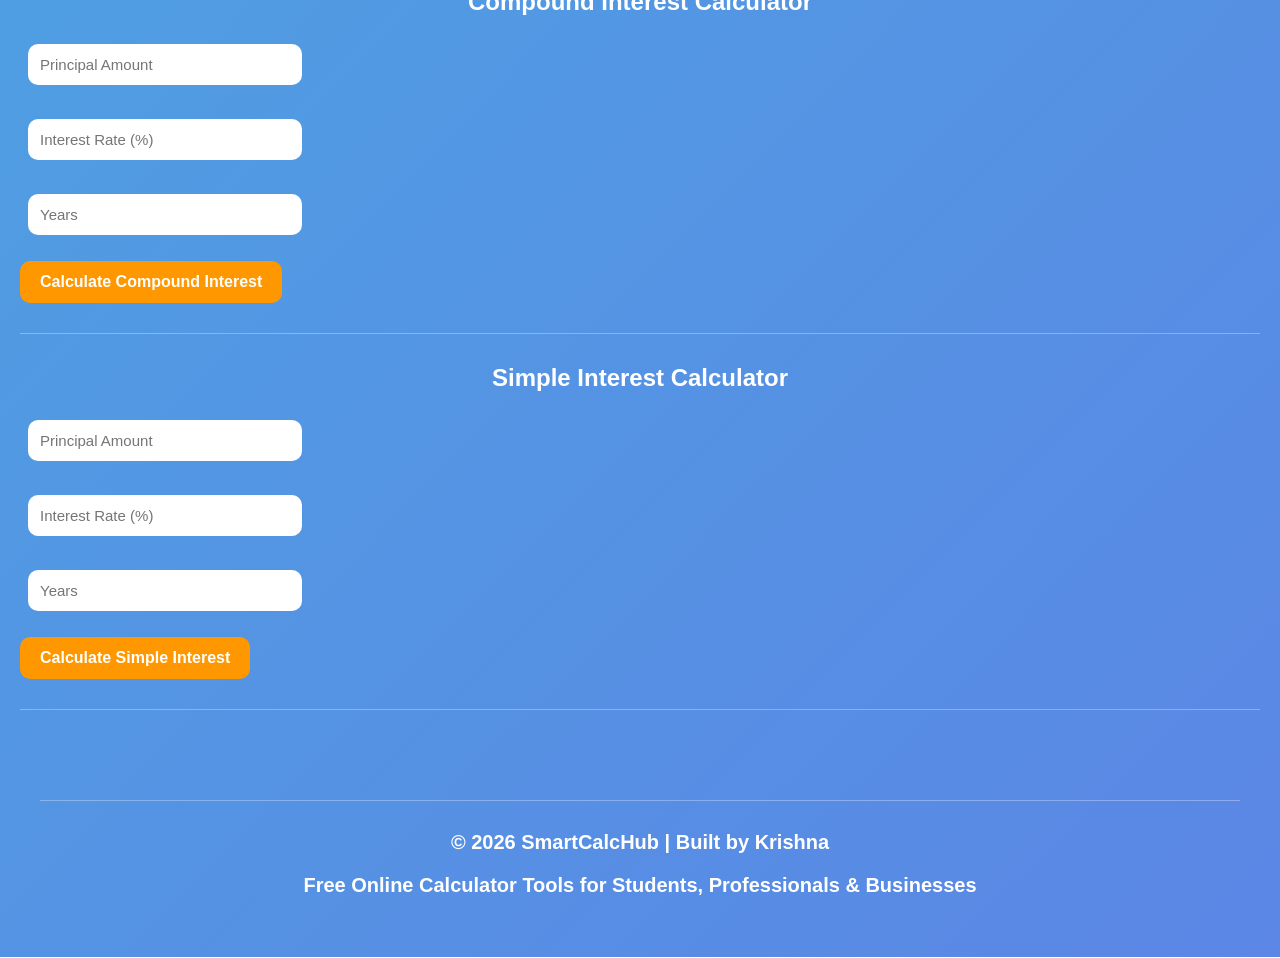
==== commit 41d0fddb: "Update index.html" ====
--- a/index.html
+++ b/index.html
@@ -270,6 +270,27 @@
 </button>
 
 <p id="ciResult"></p>
+
+<hr>
+    <h2>Simple Interest Calculator</h2>
+
+<input type="number" id="siPrincipal" placeholder="Principal Amount">
+
+<br><br>
+
+<input type="number" id="siRate" placeholder="Interest Rate (%)">
+
+<br><br>
+
+<input type="number" id="siTime" placeholder="Years">
+
+<br><br>
+
+<button onclick="calculateSI()">
+    Calculate Simple Interest
+</button>
+
+<p id="siResult"></p>
 
 <hr>
     <footer>
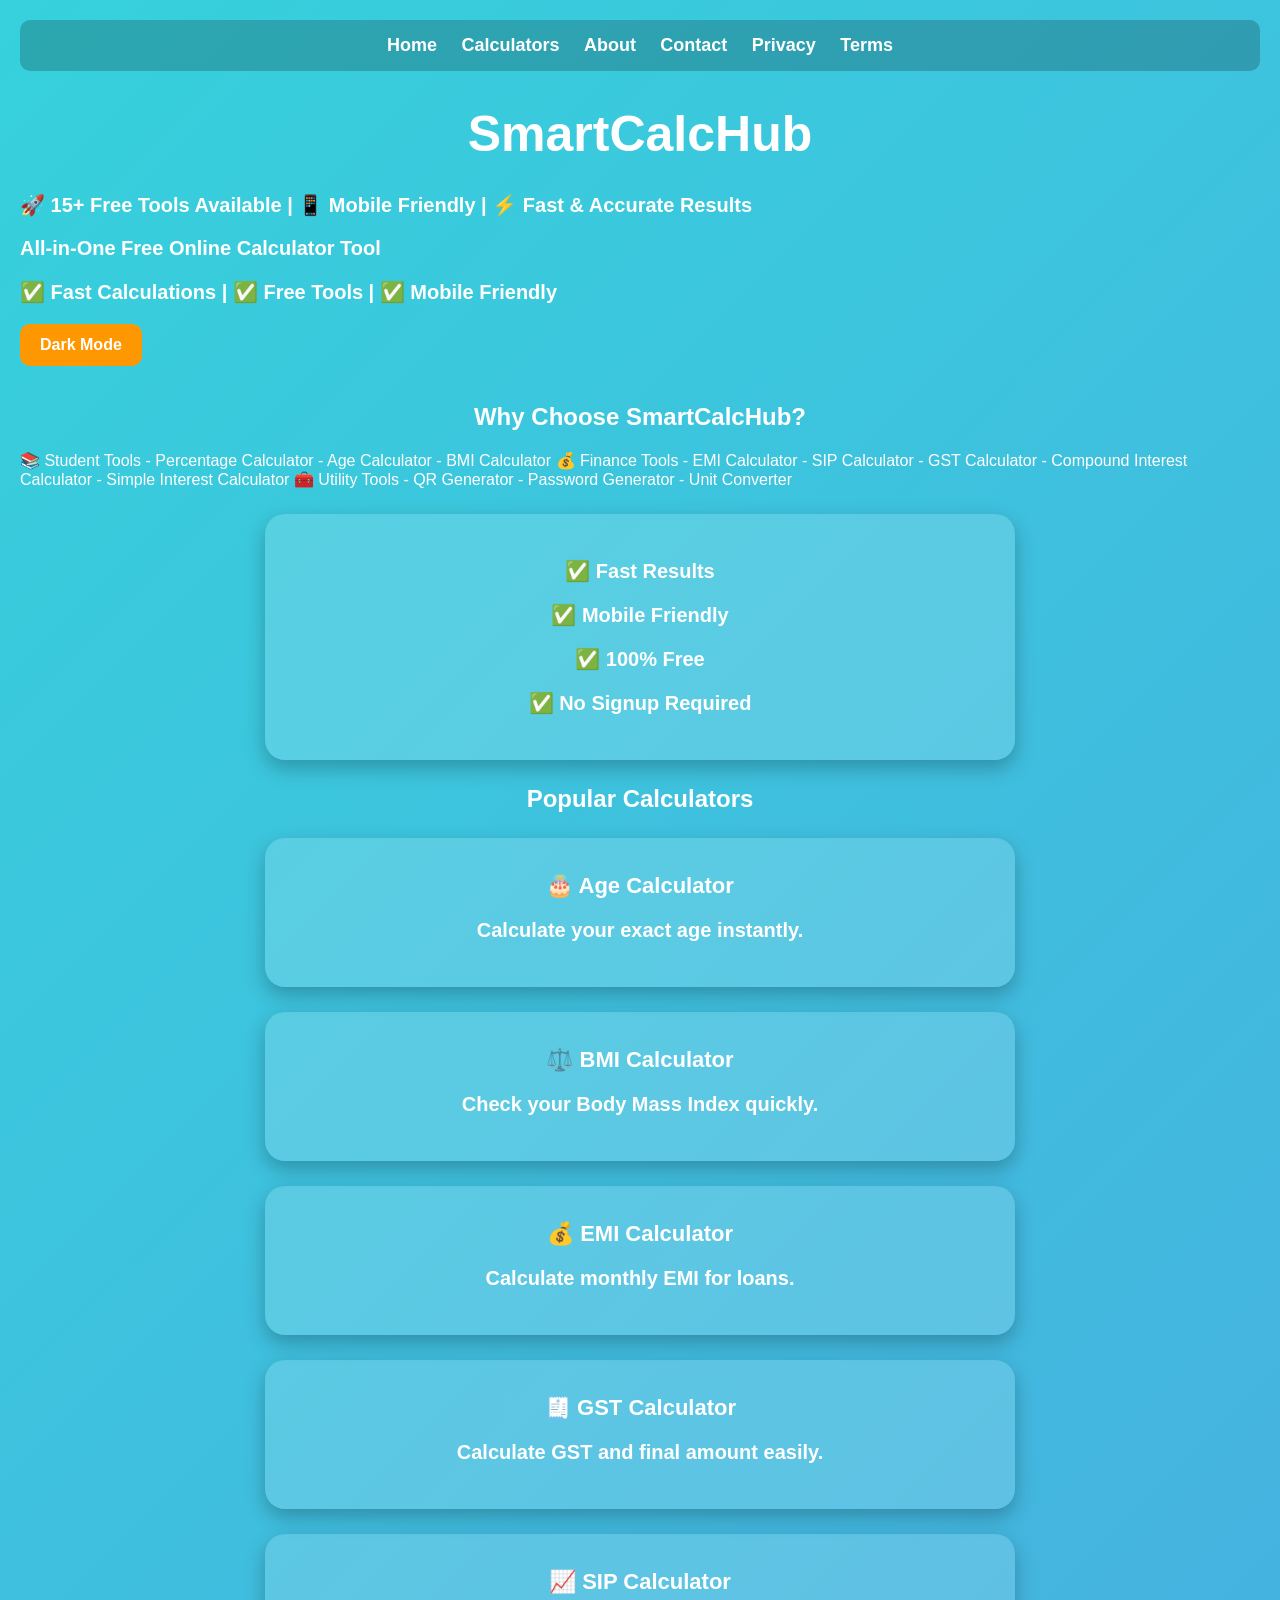
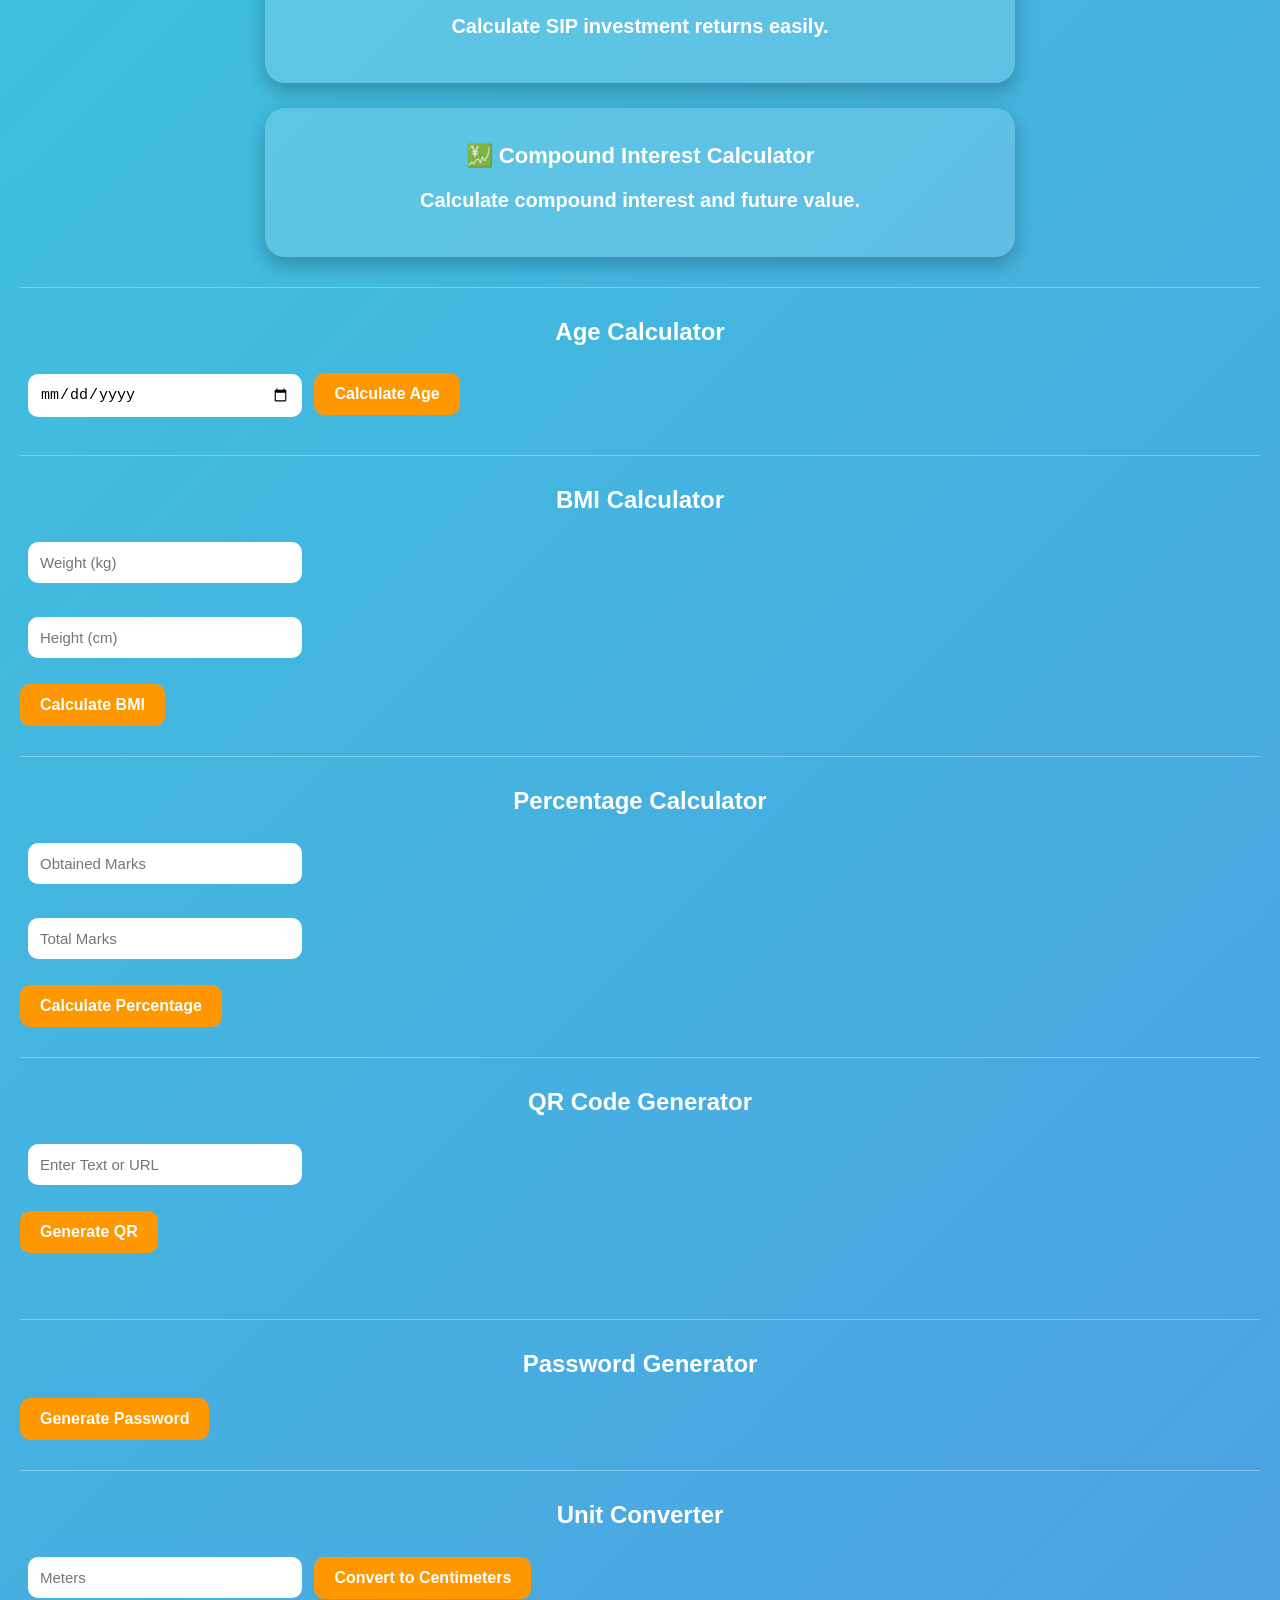
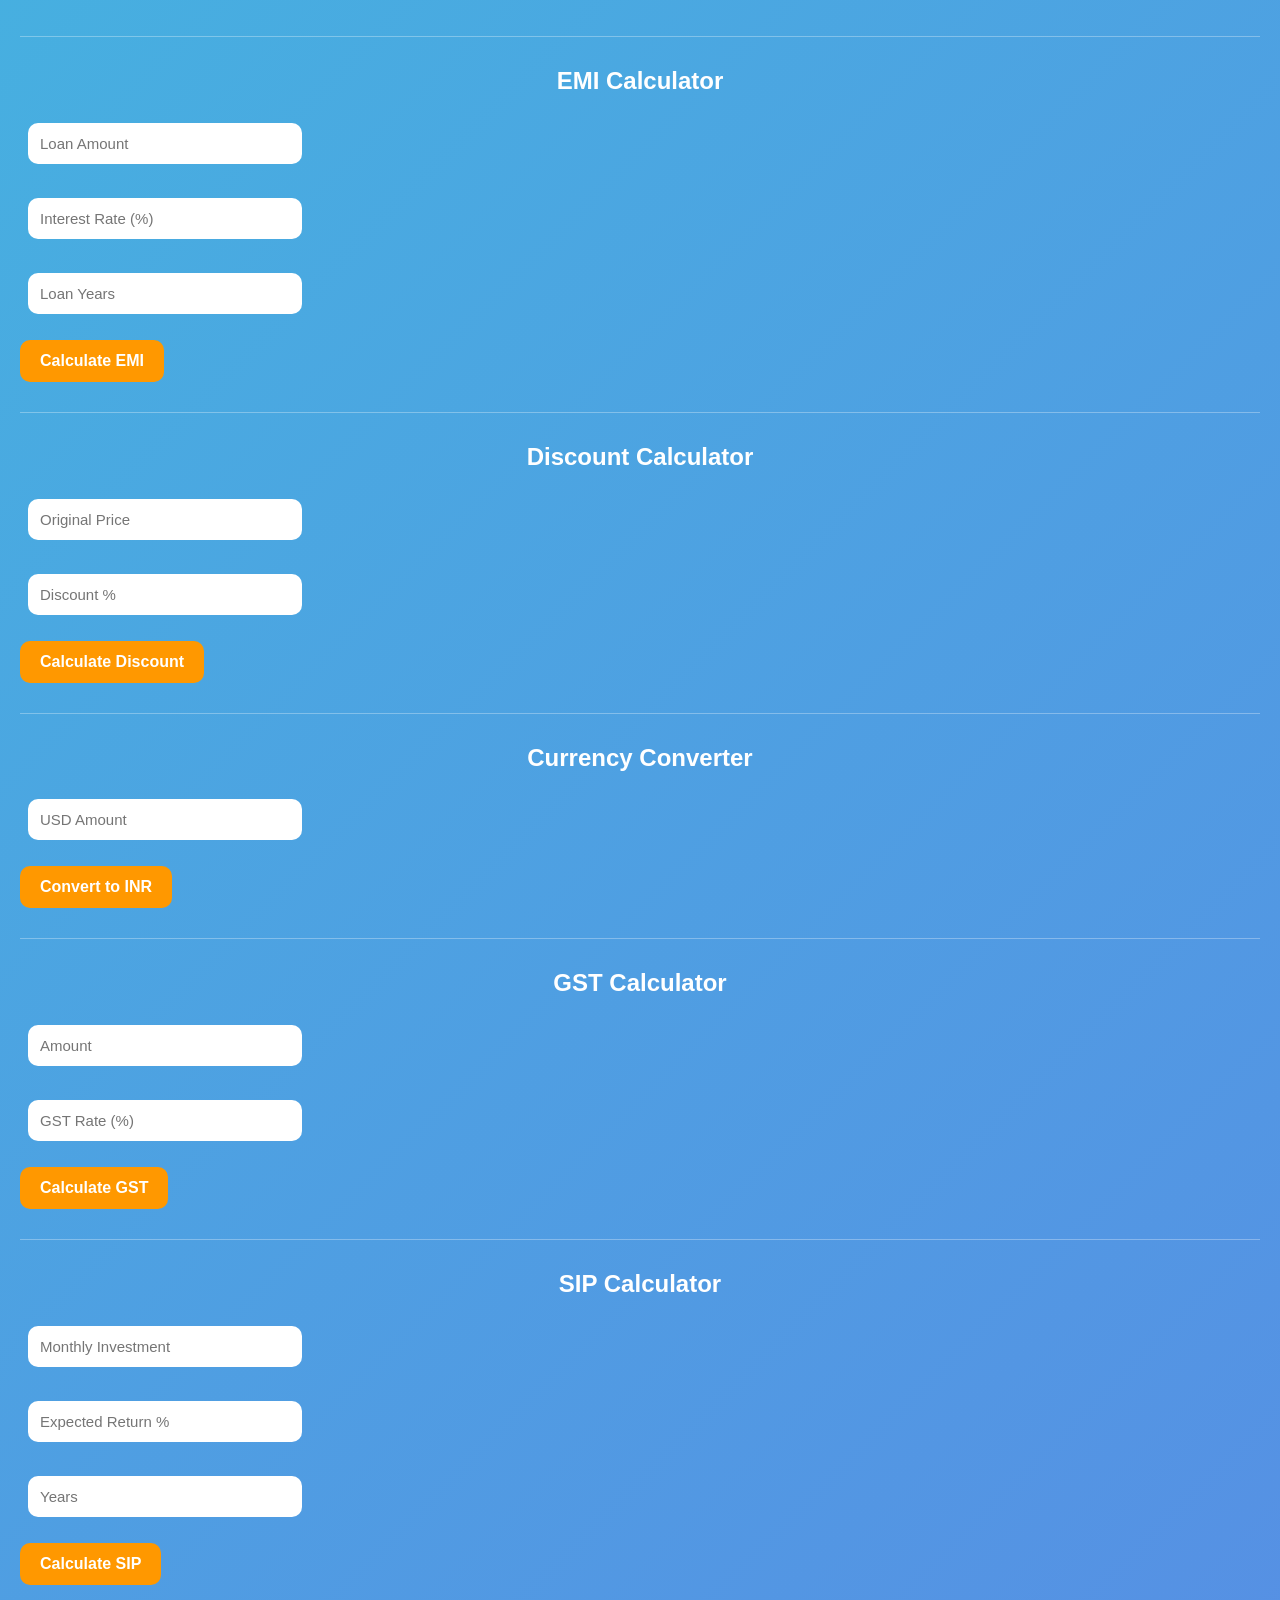
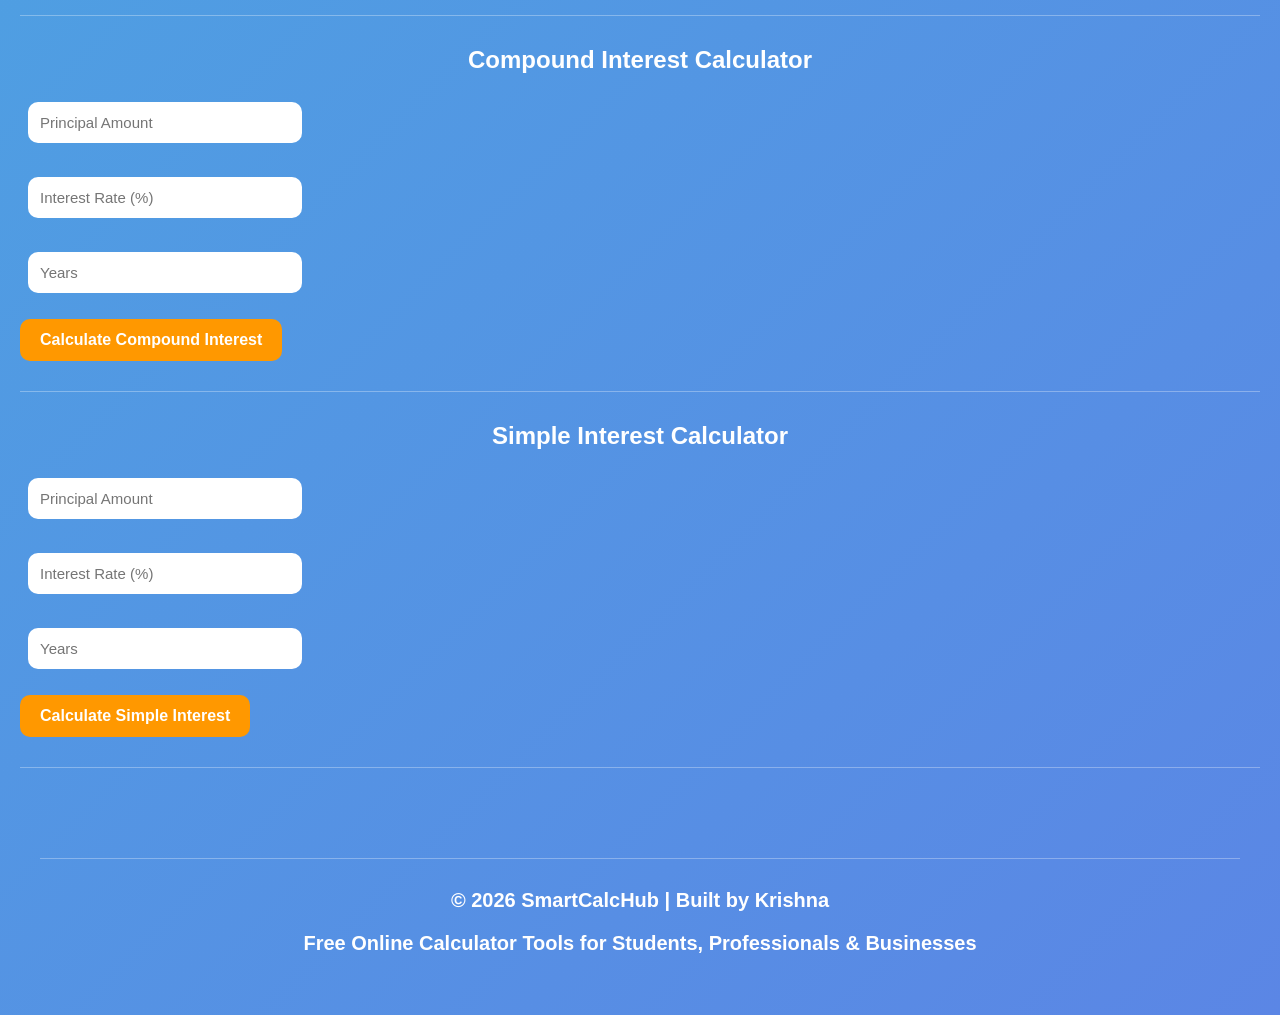
==== commit e90f500a: "Update index.html" ====
--- a/index.html
+++ b/index.html
@@ -24,7 +24,7 @@
     
 </nav>
 <h1>SmartCalcHub</h1>
-    <p>🚀 10+ Free Tools Available | 📱 Mobile Friendly | ⚡ Fast & Accurate Results</p>
+    <p>🚀 15+ Free Tools Available | 📱 Mobile Friendly | ⚡ Fast & Accurate Results</p>
 
 <p>All-in-One Free Online Calculator Tool</p>
 <p>✅ Fast Calculations | ✅ Free Tools | ✅ Mobile Friendly</p>
@@ -34,6 +34,22 @@
 
     <br><br>
 <h2>Why Choose SmartCalcHub?</h2>
+    📚 Student Tools
+- Percentage Calculator
+- Age Calculator
+- BMI Calculator
+
+💰 Finance Tools
+- EMI Calculator
+- SIP Calculator
+- GST Calculator
+- Compound Interest Calculator
+- Simple Interest Calculator
+
+🧰 Utility Tools
+- QR Generator
+- Password Generator
+- Unit Converter
 
 <div class="calculator">
 
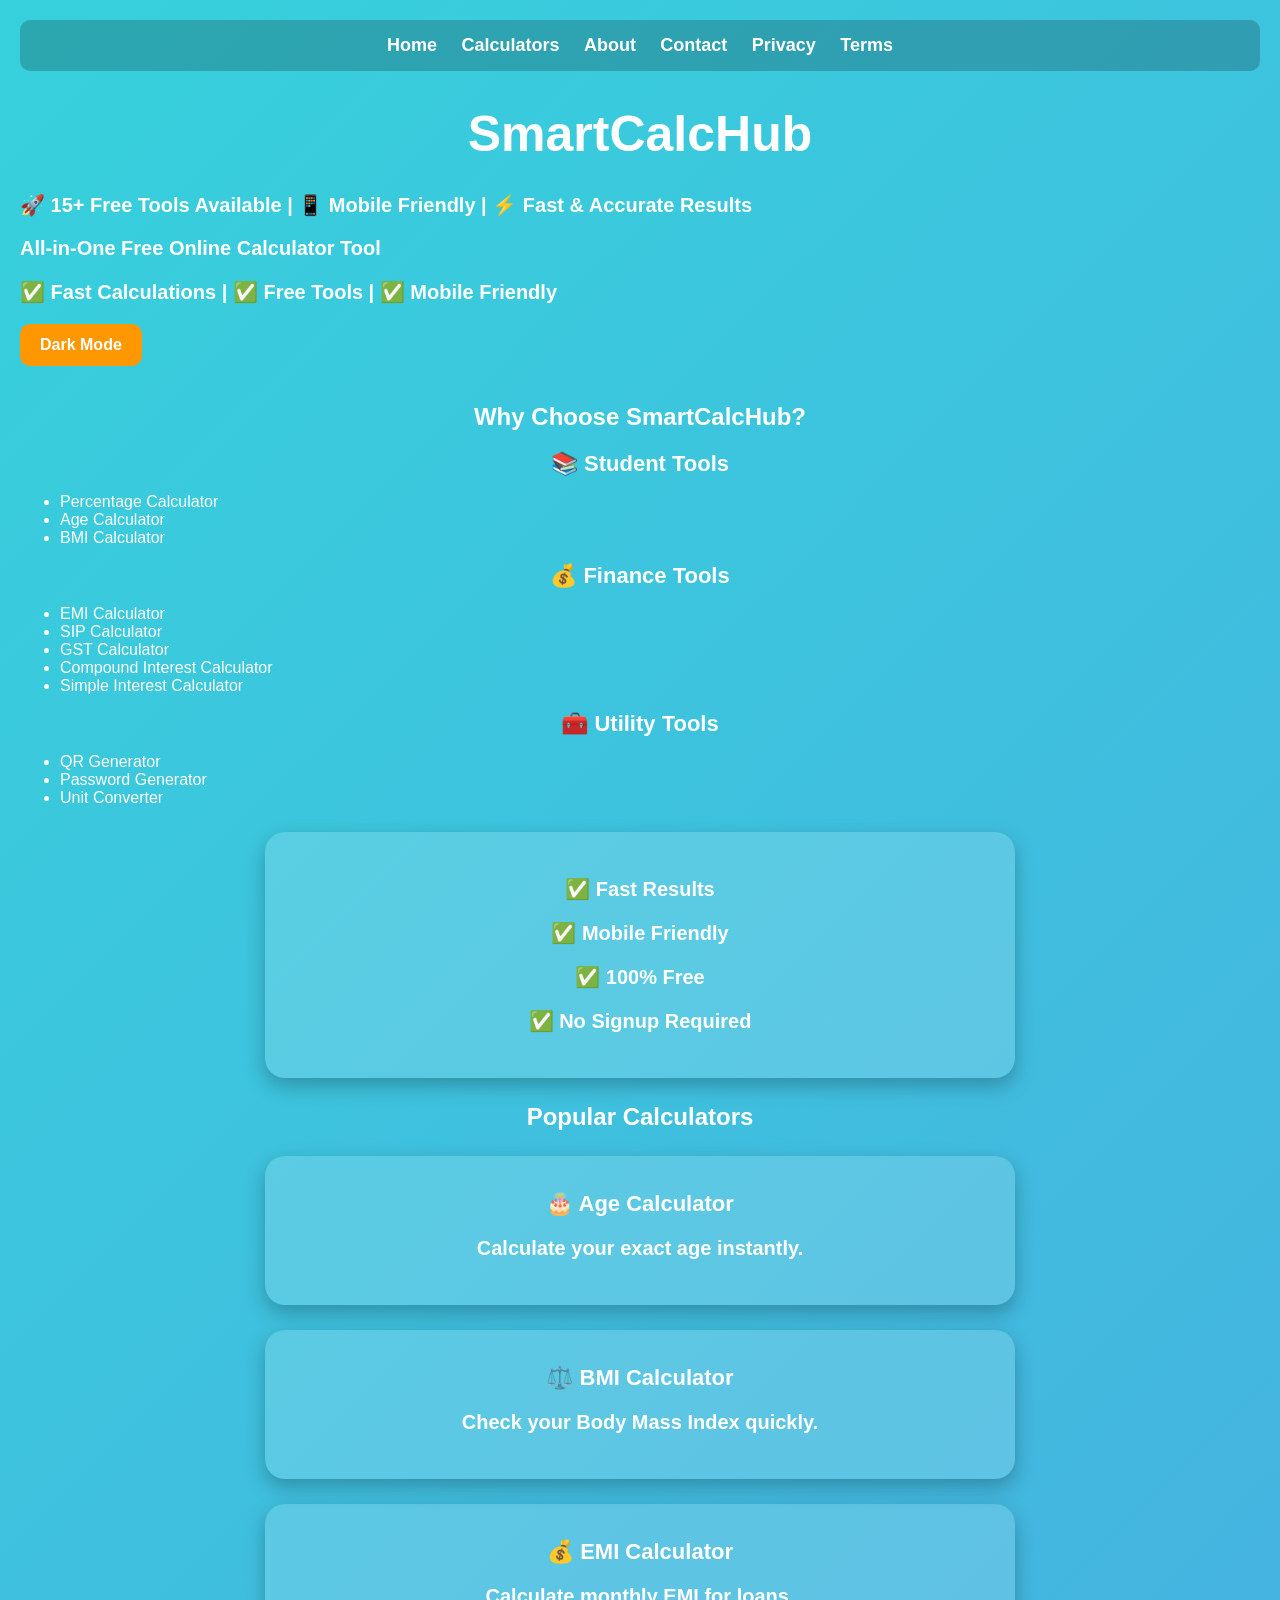
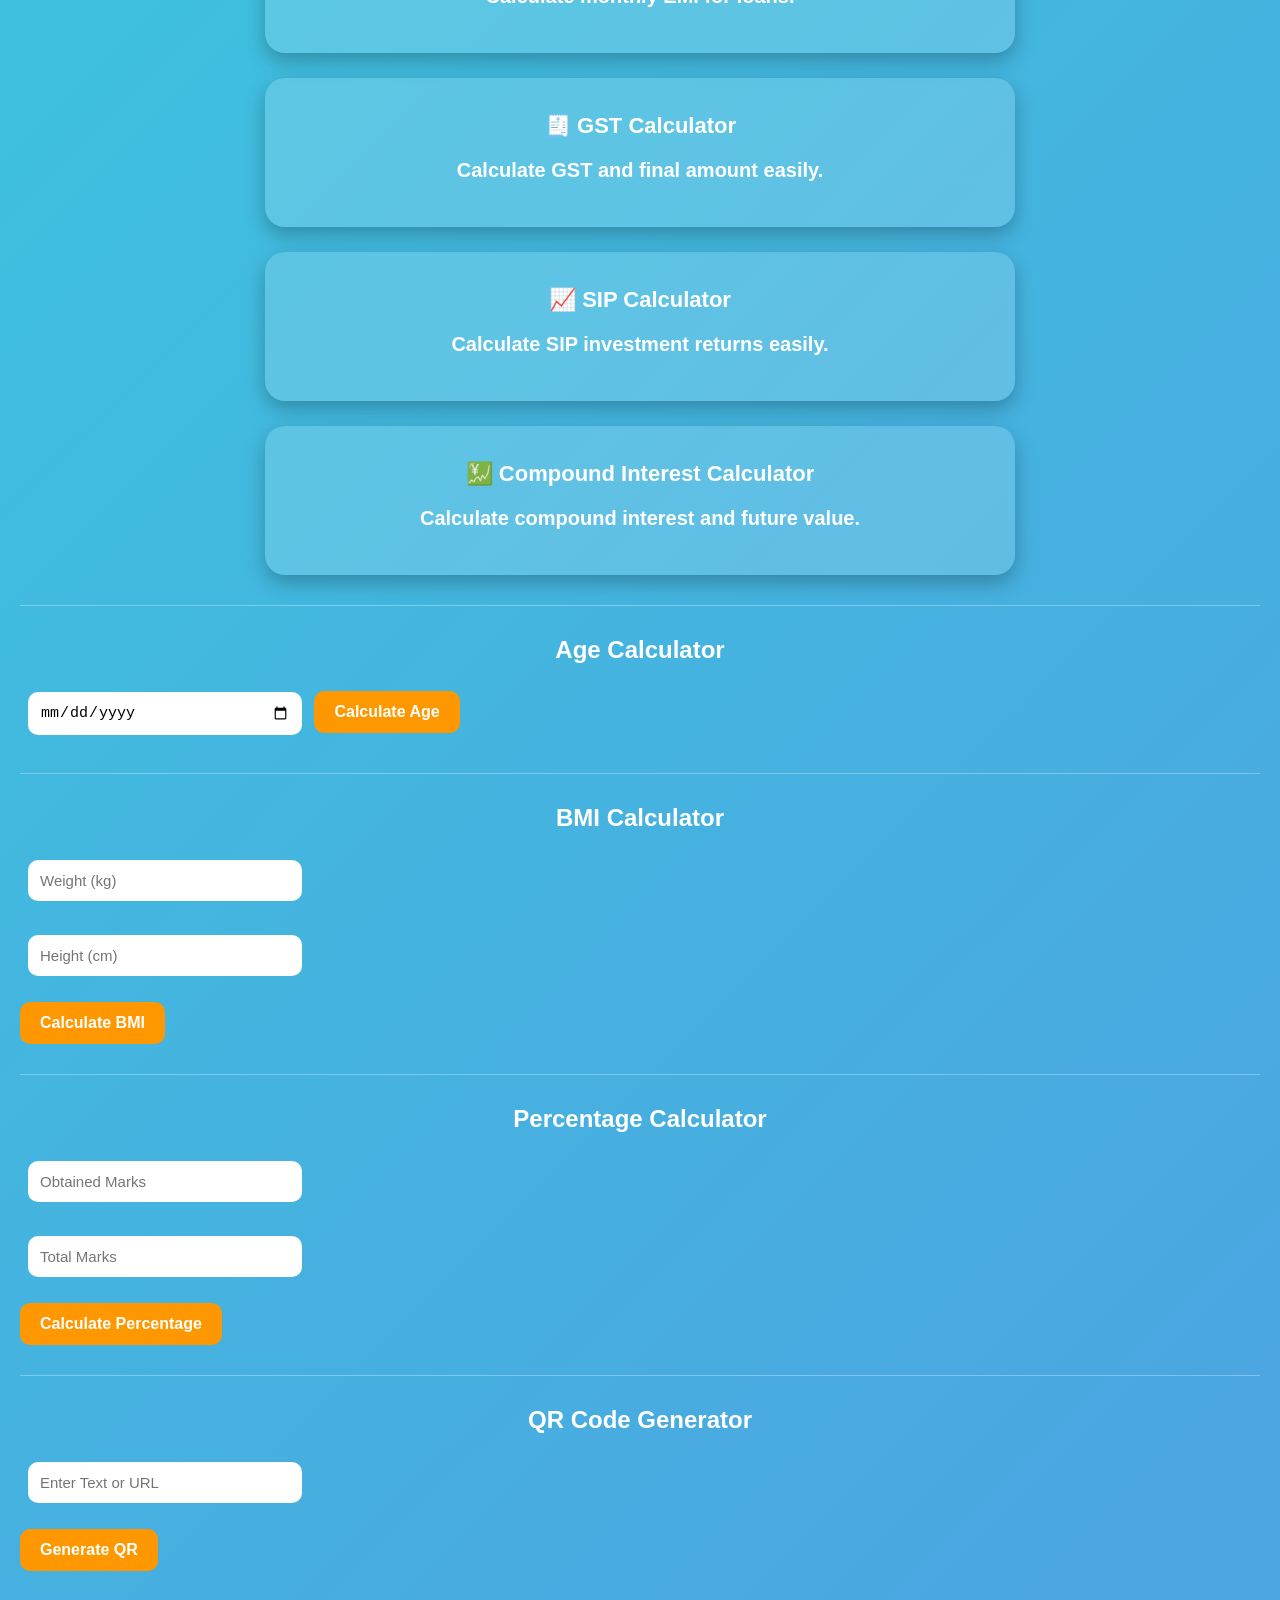
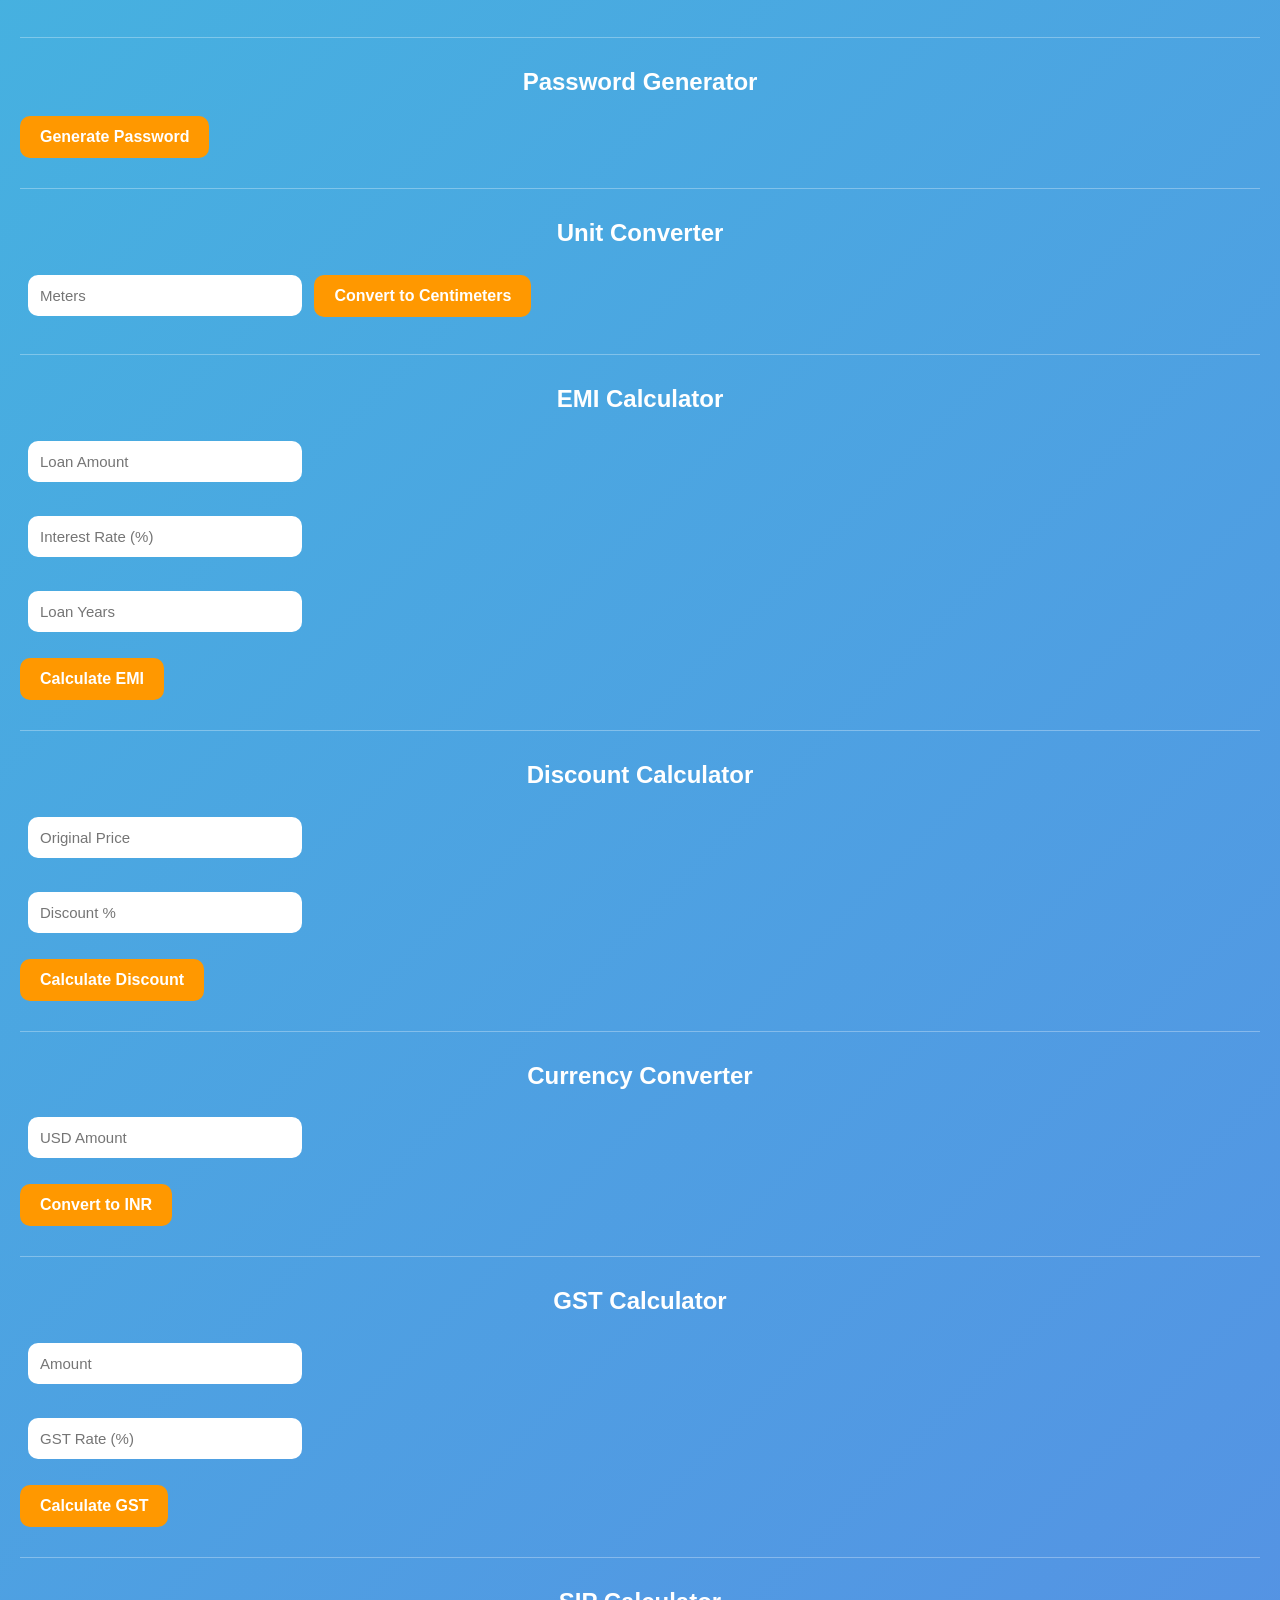
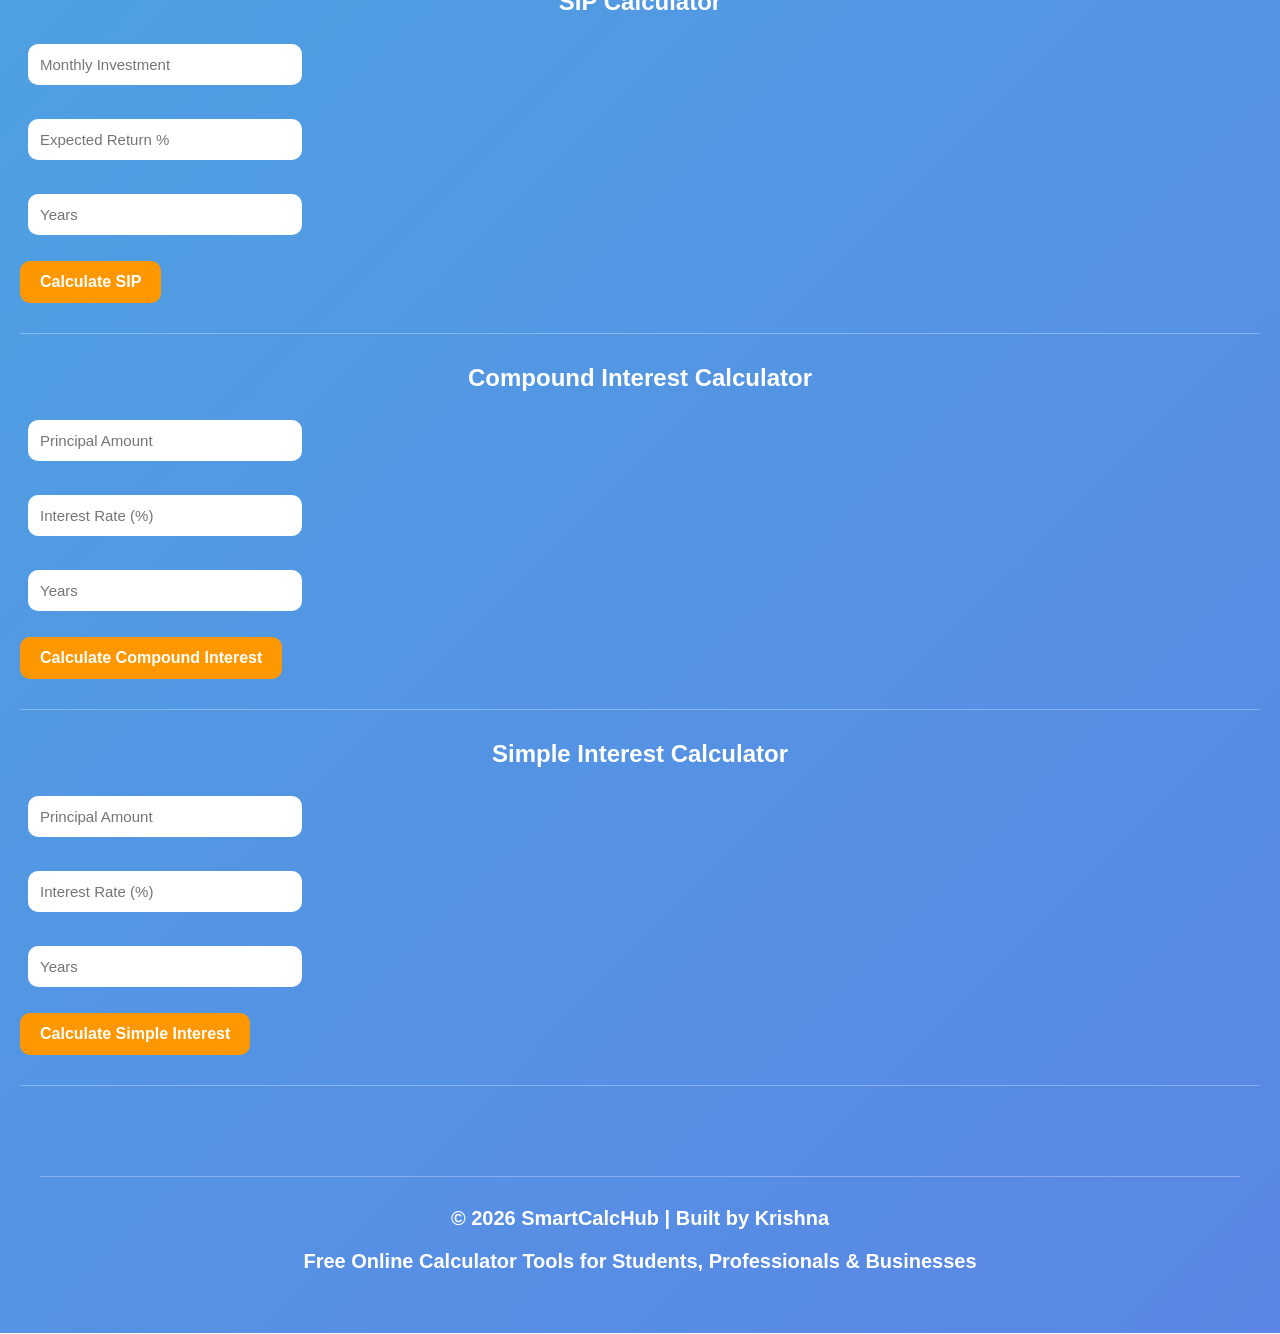
==== commit 73d1caf0: "Update index.html" ====
--- a/index.html
+++ b/index.html
@@ -34,23 +34,28 @@
 
     <br><br>
 <h2>Why Choose SmartCalcHub?</h2>
-    📚 Student Tools
-- Percentage Calculator
-- Age Calculator
-- BMI Calculator
-
-💰 Finance Tools
-- EMI Calculator
-- SIP Calculator
-- GST Calculator
-- Compound Interest Calculator
-- Simple Interest Calculator
-
-🧰 Utility Tools
-- QR Generator
-- Password Generator
-- Unit Converter
-
+  <h3>📚 Student Tools</h3>
+<ul>
+    <li>Percentage Calculator</li>
+    <li>Age Calculator</li>
+    <li>BMI Calculator</li>
+</ul>
+
+<h3>💰 Finance Tools</h3>
+<ul>
+    <li>EMI Calculator</li>
+    <li>SIP Calculator</li>
+    <li>GST Calculator</li>
+    <li>Compound Interest Calculator</li>
+    <li>Simple Interest Calculator</li>
+</ul>
+
+<h3>🧰 Utility Tools</h3>
+<ul>
+    <li>QR Generator</li>
+    <li>Password Generator</li>
+    <li>Unit Converter</li>
+</ul>
 <div class="calculator">
 
 <p>✅ Fast Results</p>
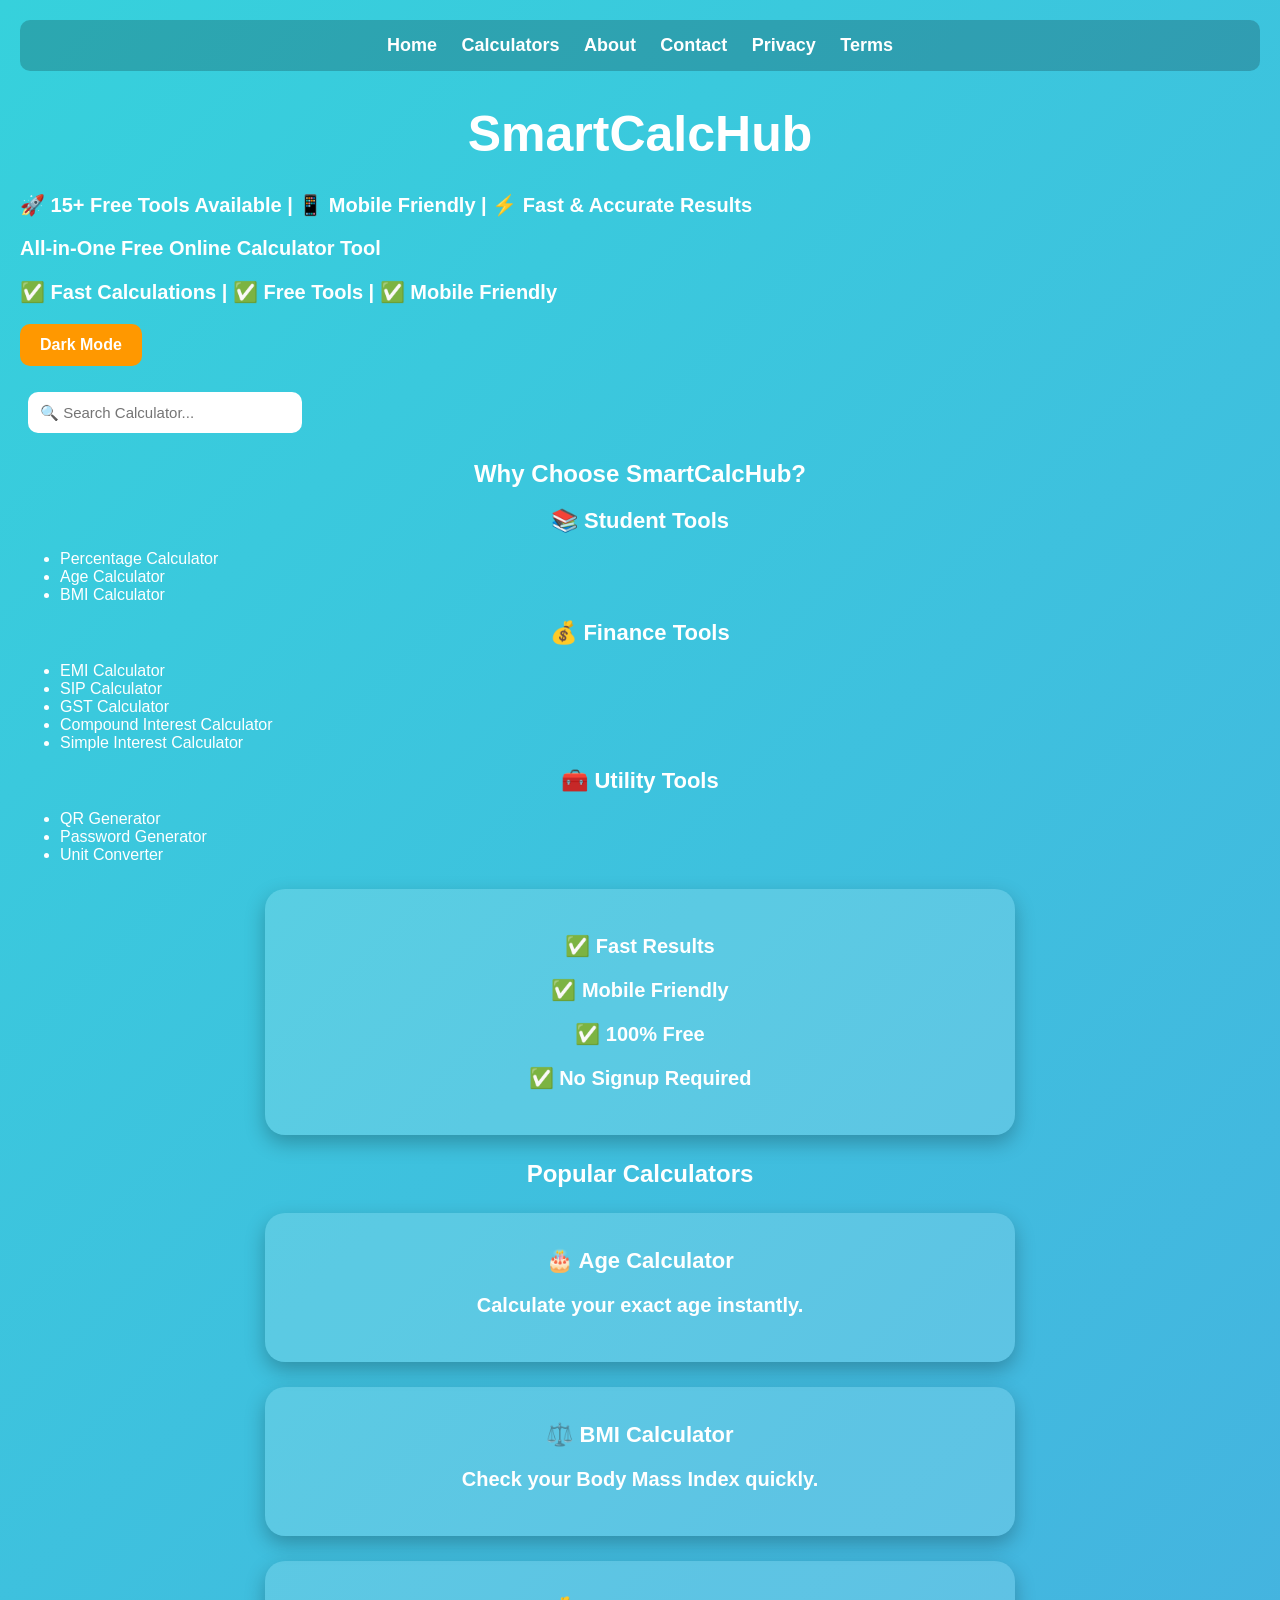
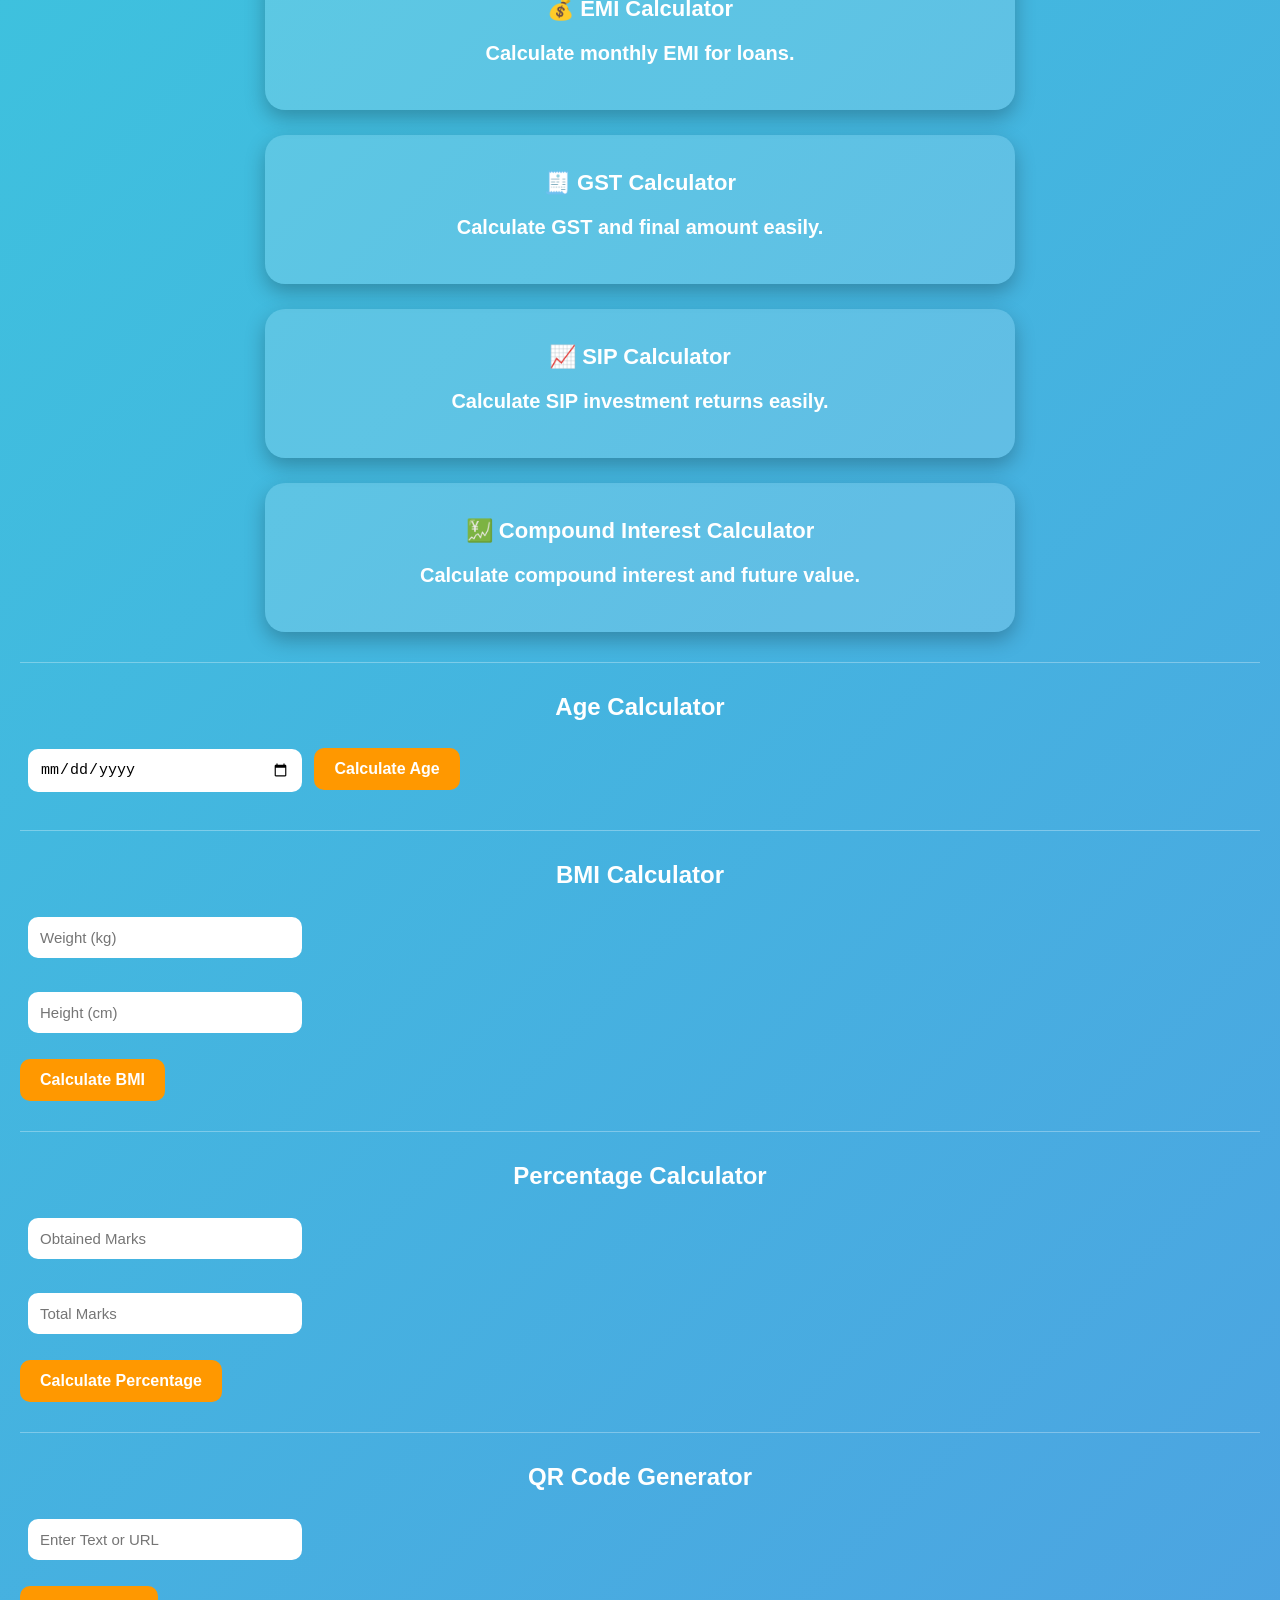
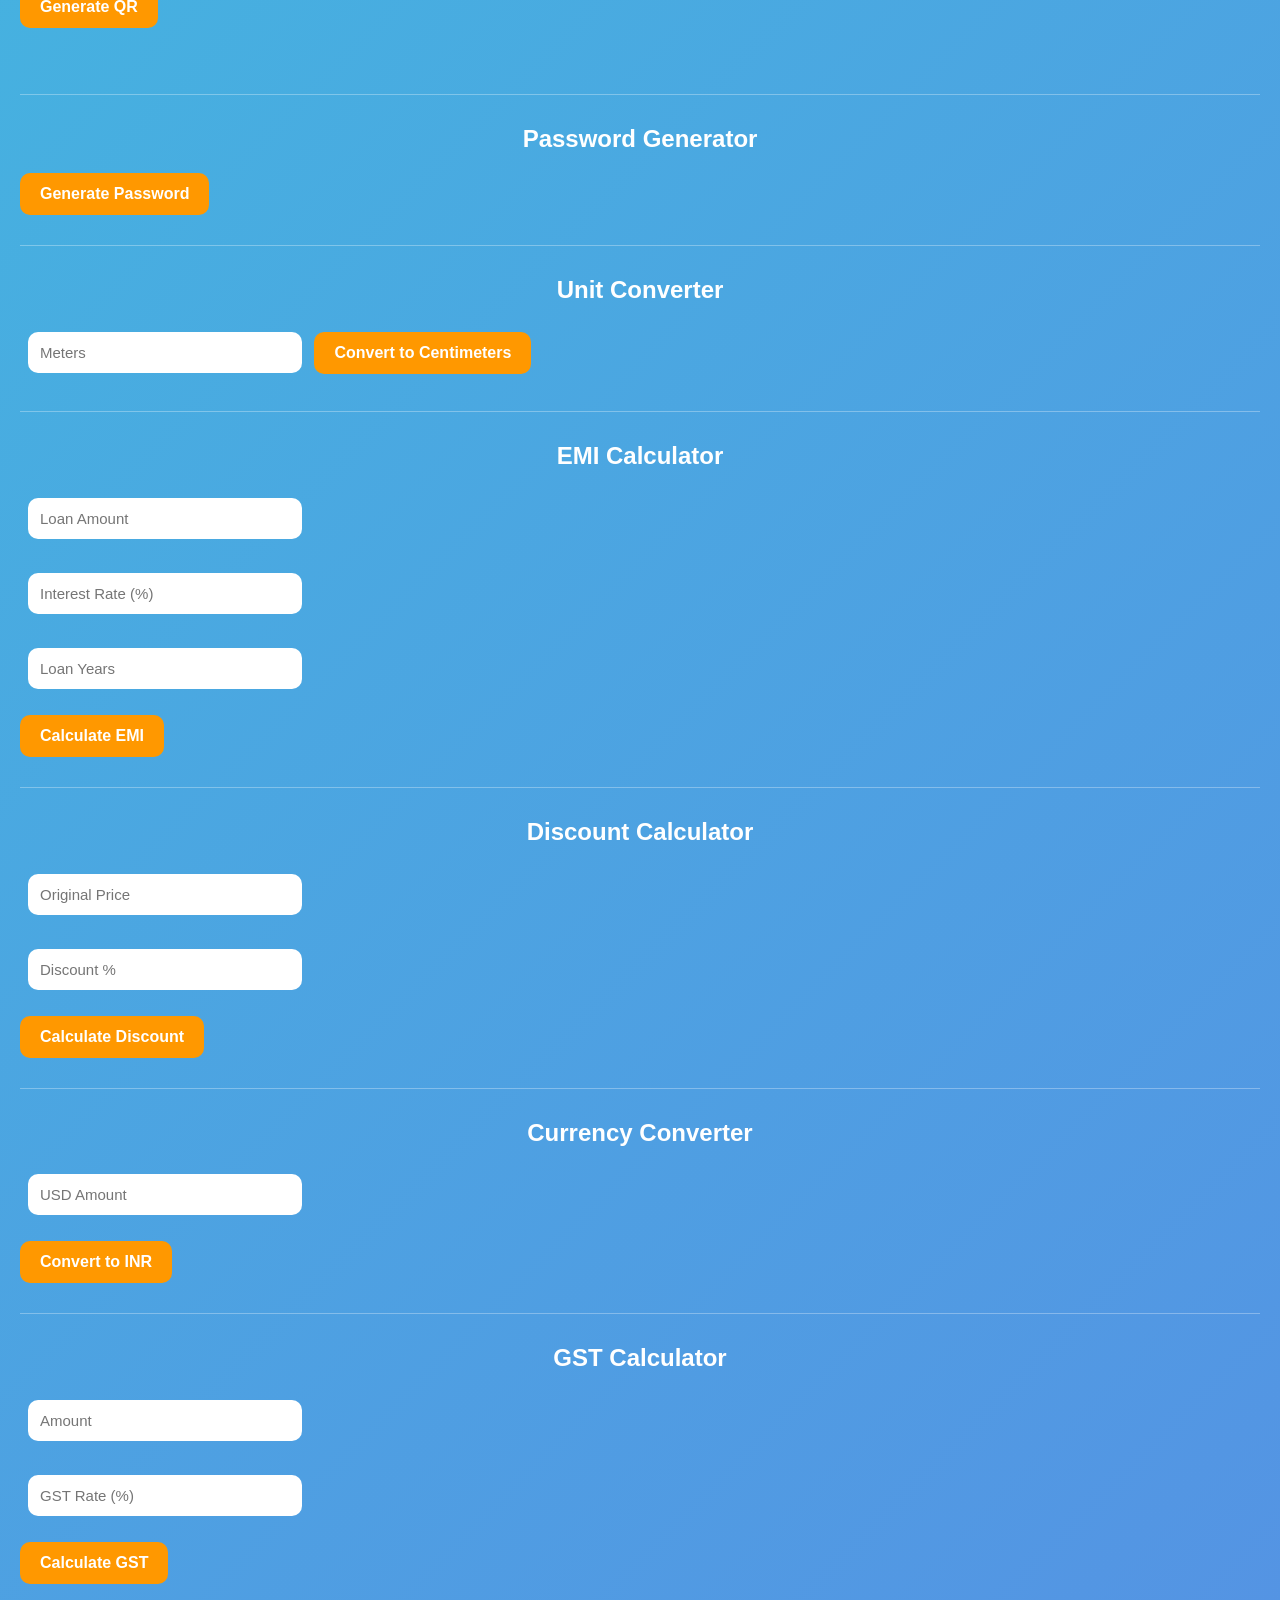
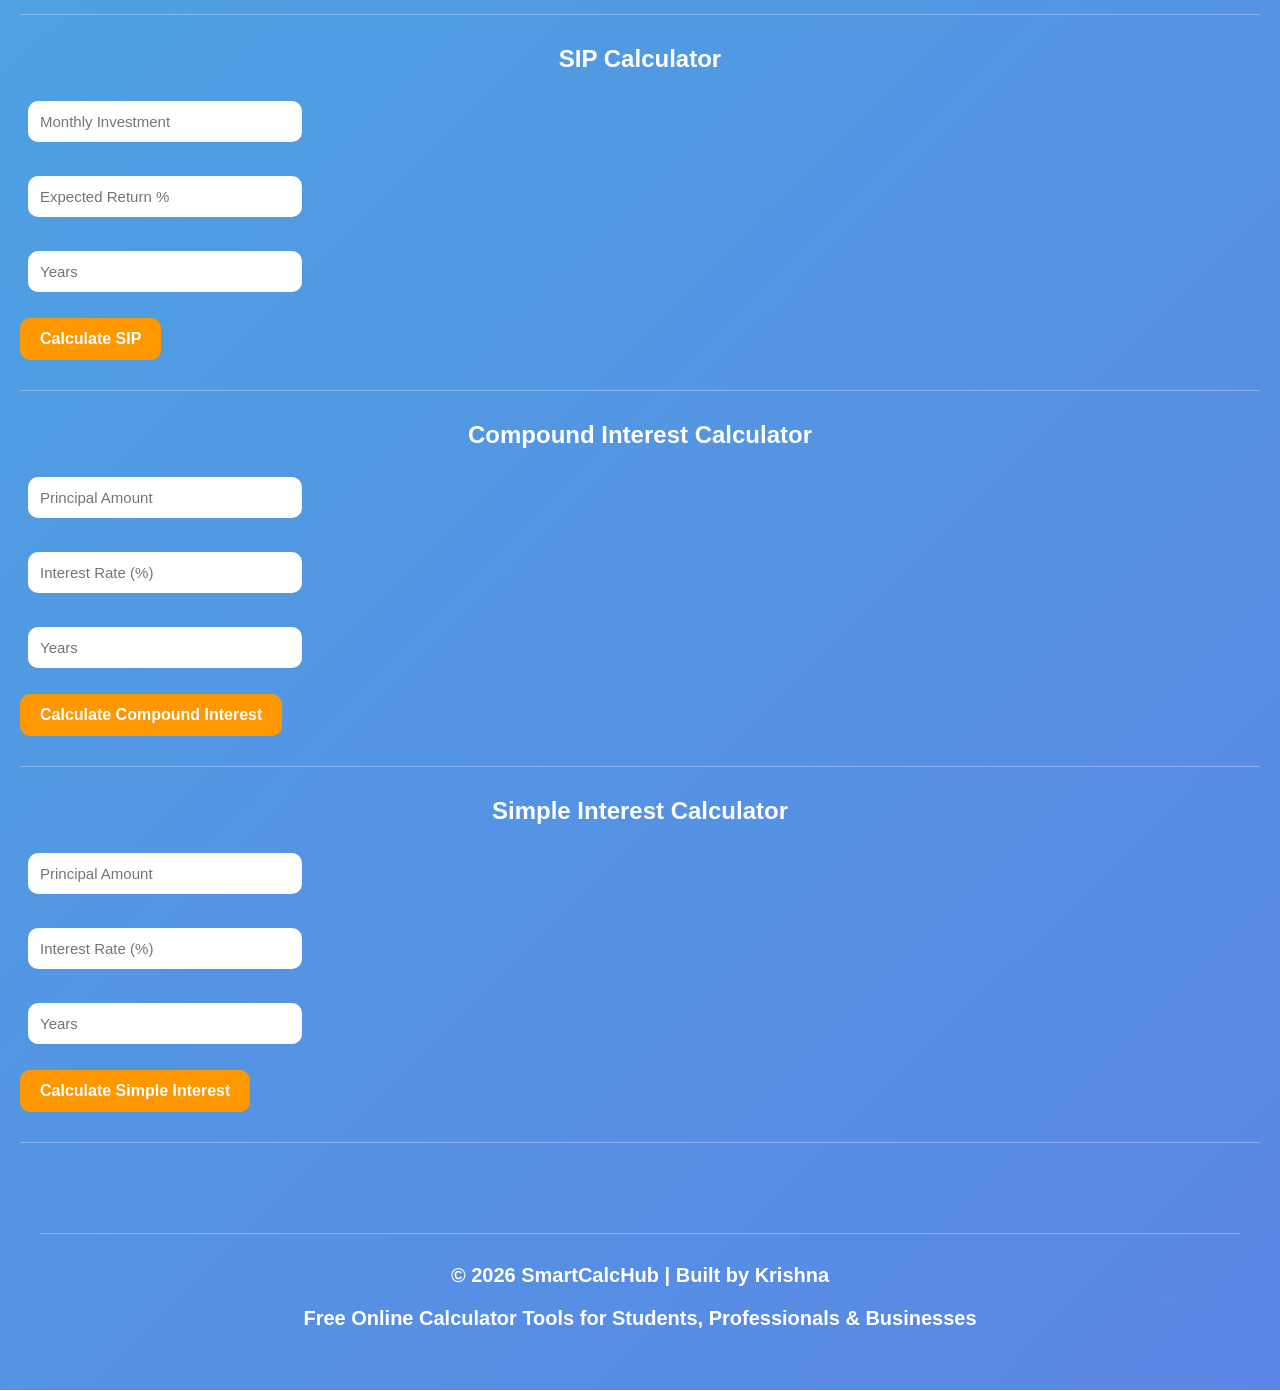
==== commit 6b13da1f: "Update index.html" ====
--- a/index.html
+++ b/index.html
@@ -33,6 +33,11 @@
     </button>
 
     <br><br>
+    <input
+type="text"
+id="searchBox"
+placeholder="🔍 Search Calculator..."
+>
 <h2>Why Choose SmartCalcHub?</h2>
   <h3>📚 Student Tools</h3>
 <ul>
--- a/style.css
+++ b/style.css
@@ -167,3 +167,17 @@
 a:hover{
     color:white;
 }
+.categories{
+    text-align:center;
+    padding:40px 20px;
+}
+
+.category-box{
+    background:white;
+    color:#333;
+    padding:20px;
+    margin:15px auto;
+    max-width:400px;
+    border-radius:10px;
+    box-shadow:0 4px 10px rgba(0,0,0,0.1);
+}
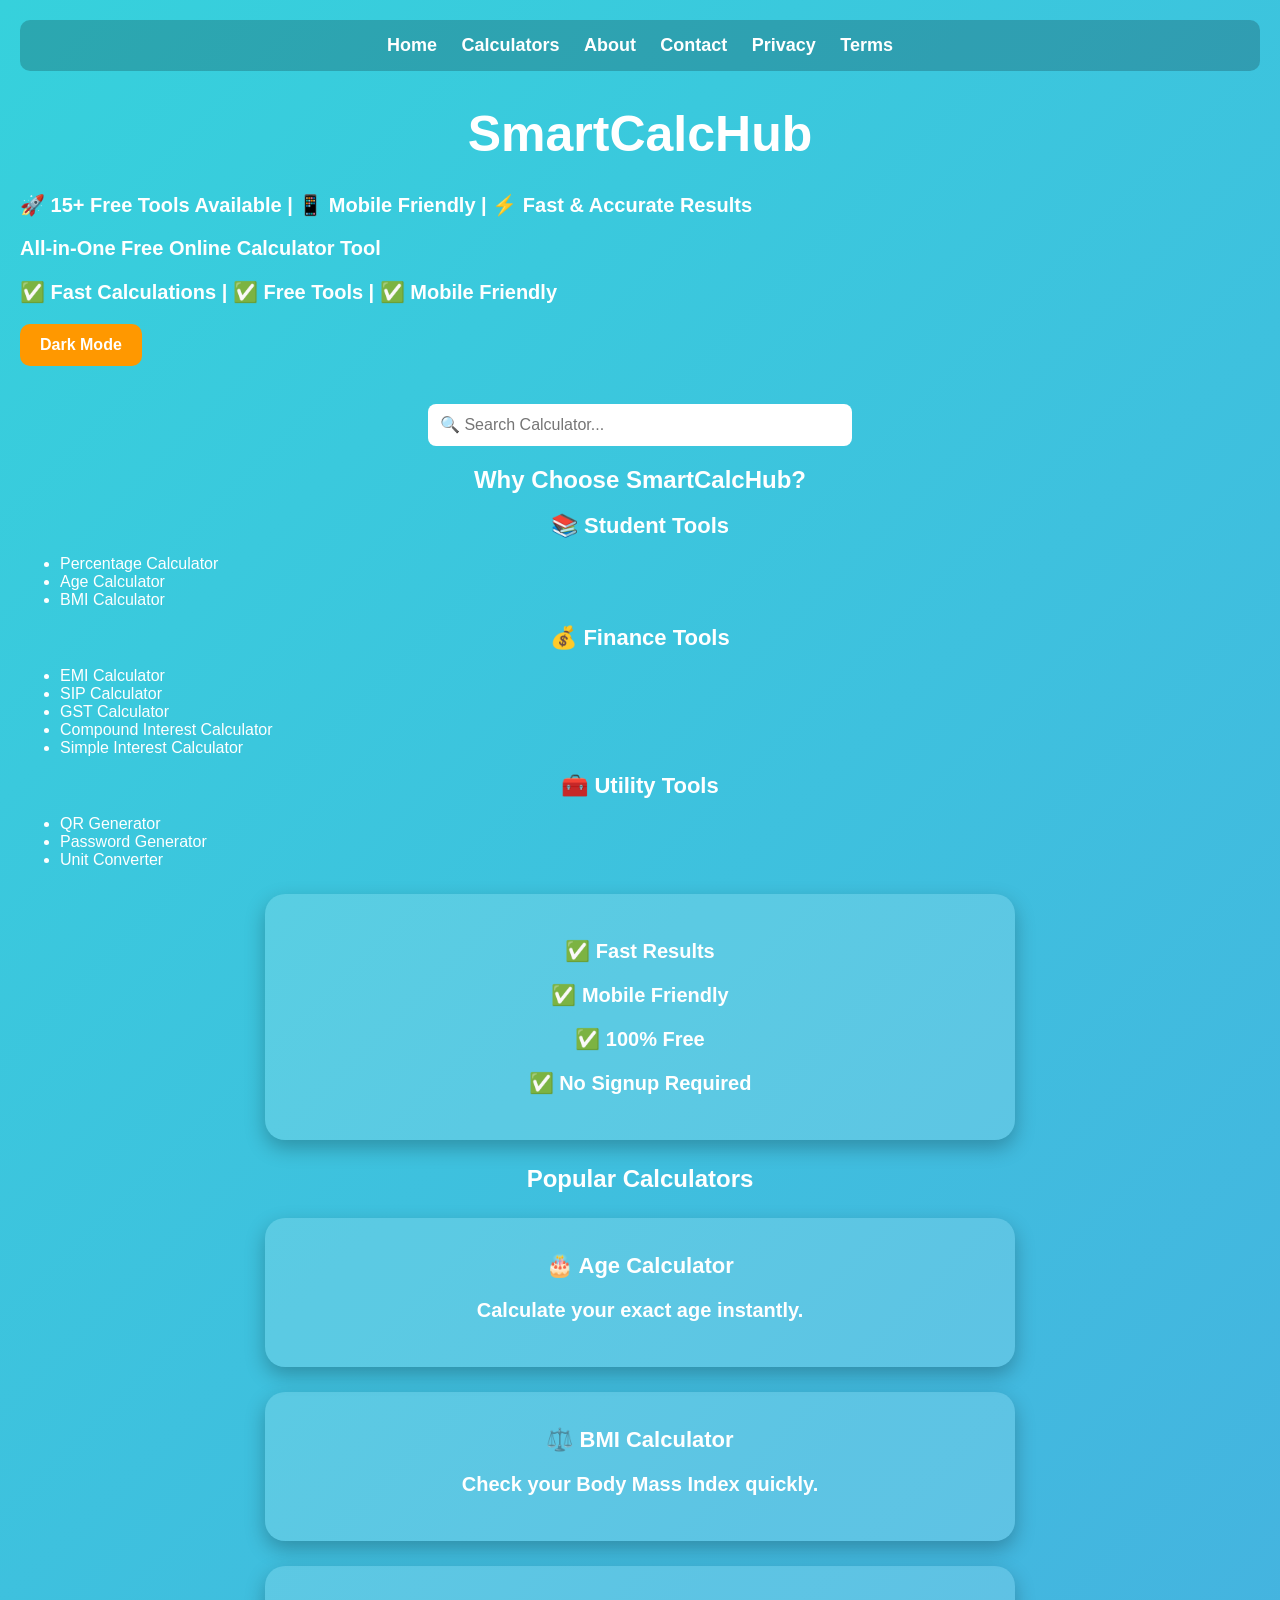
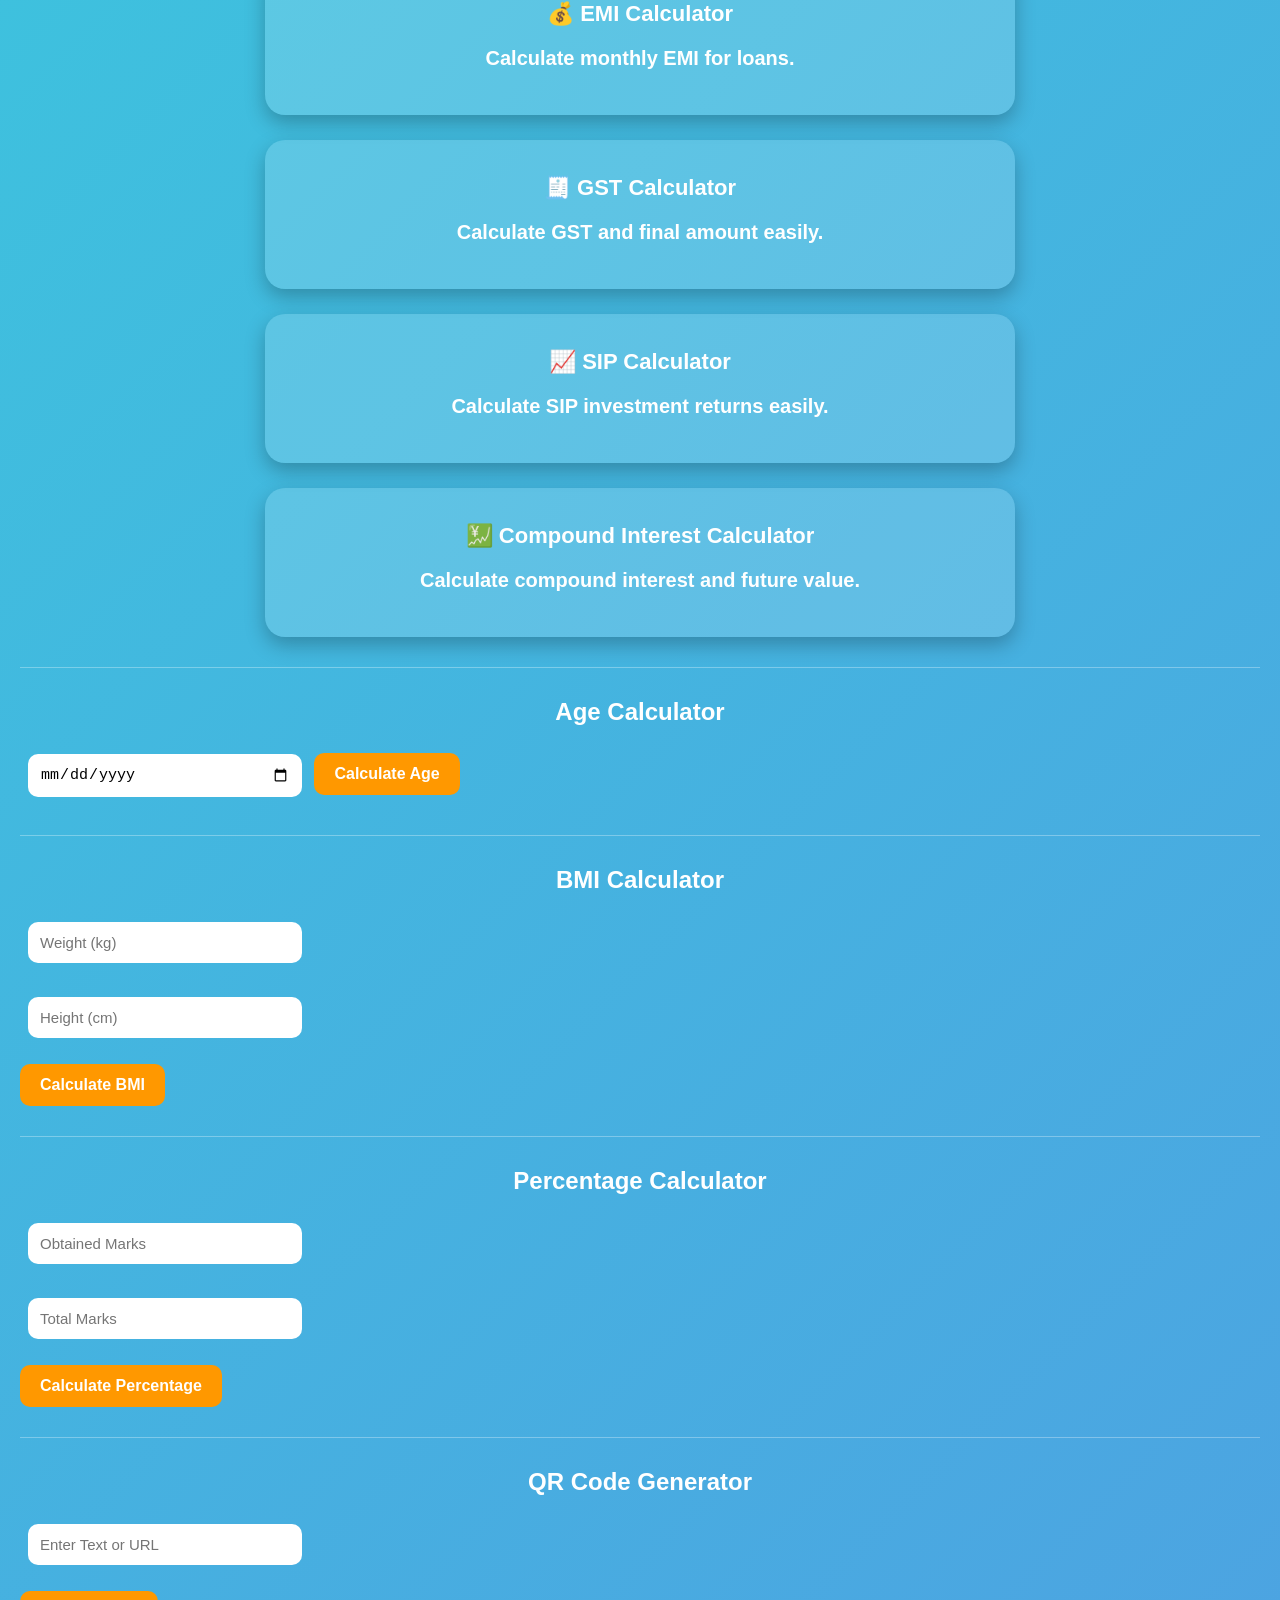
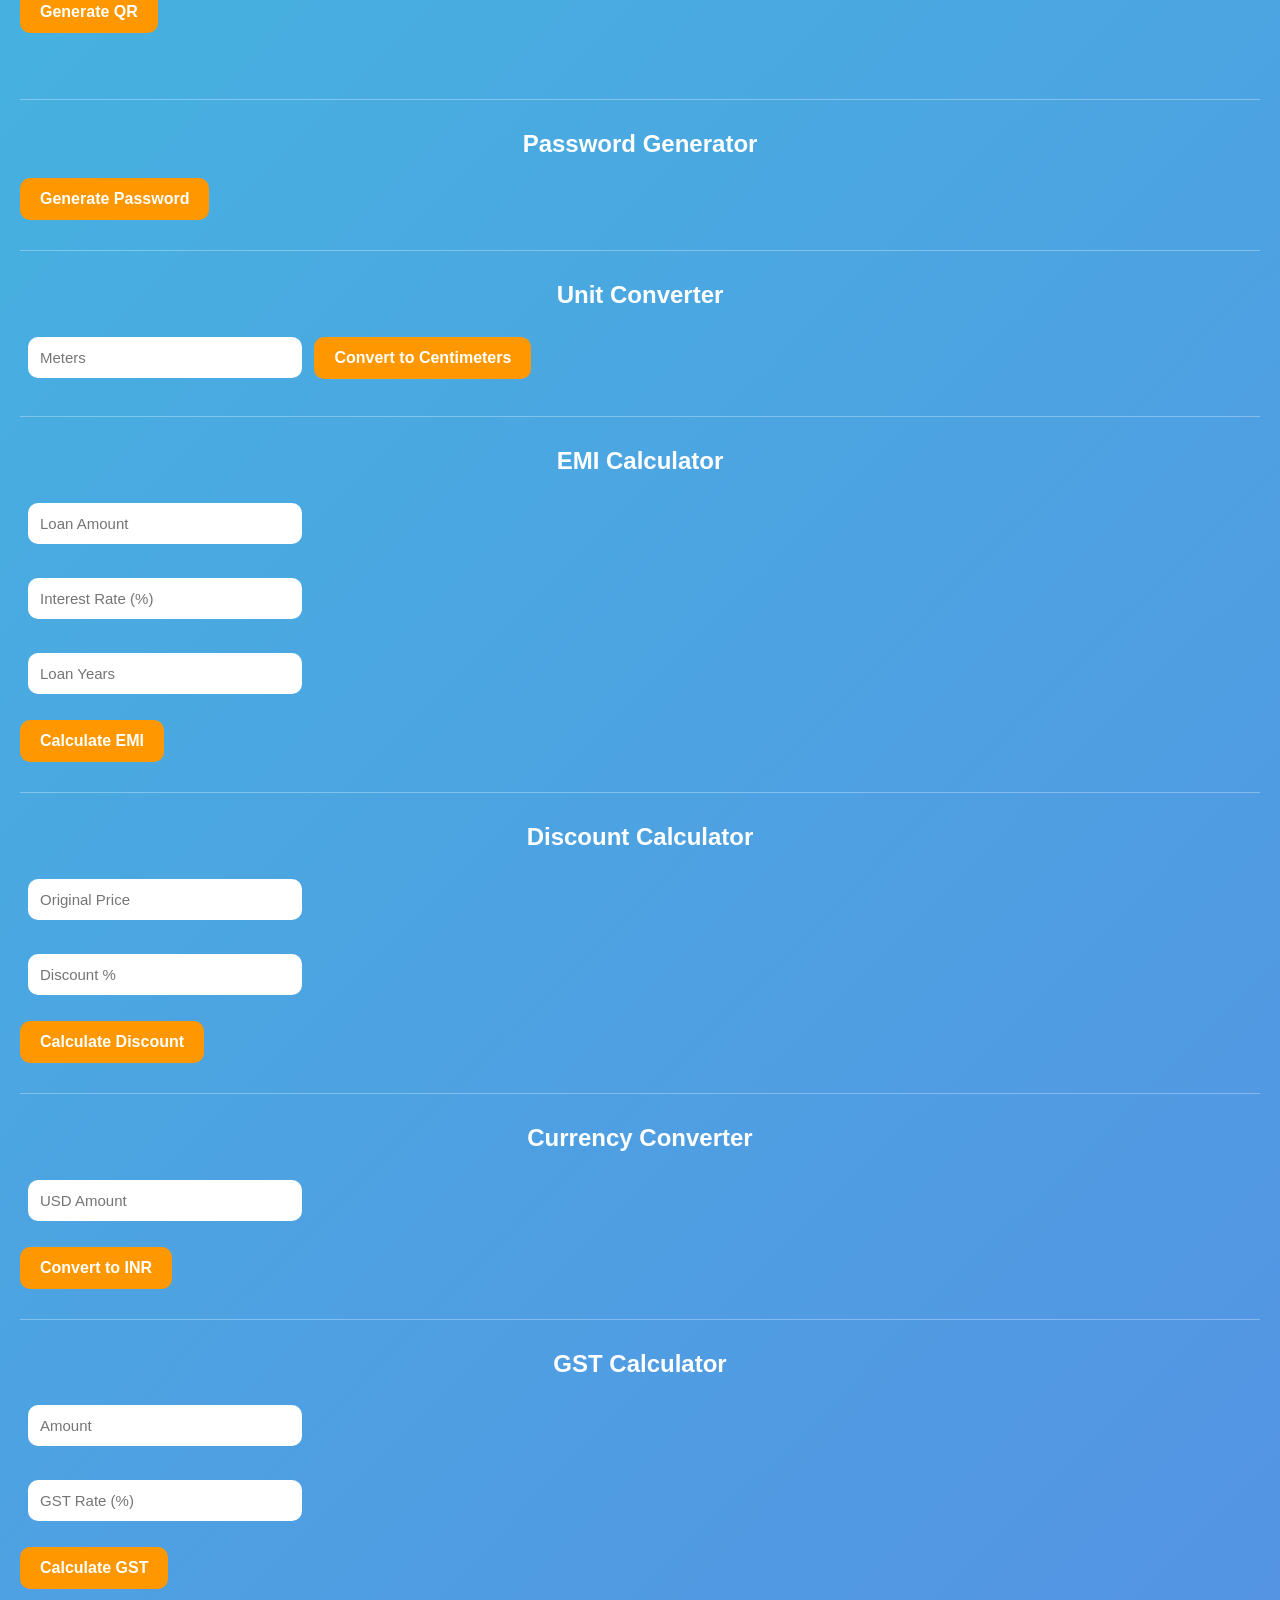
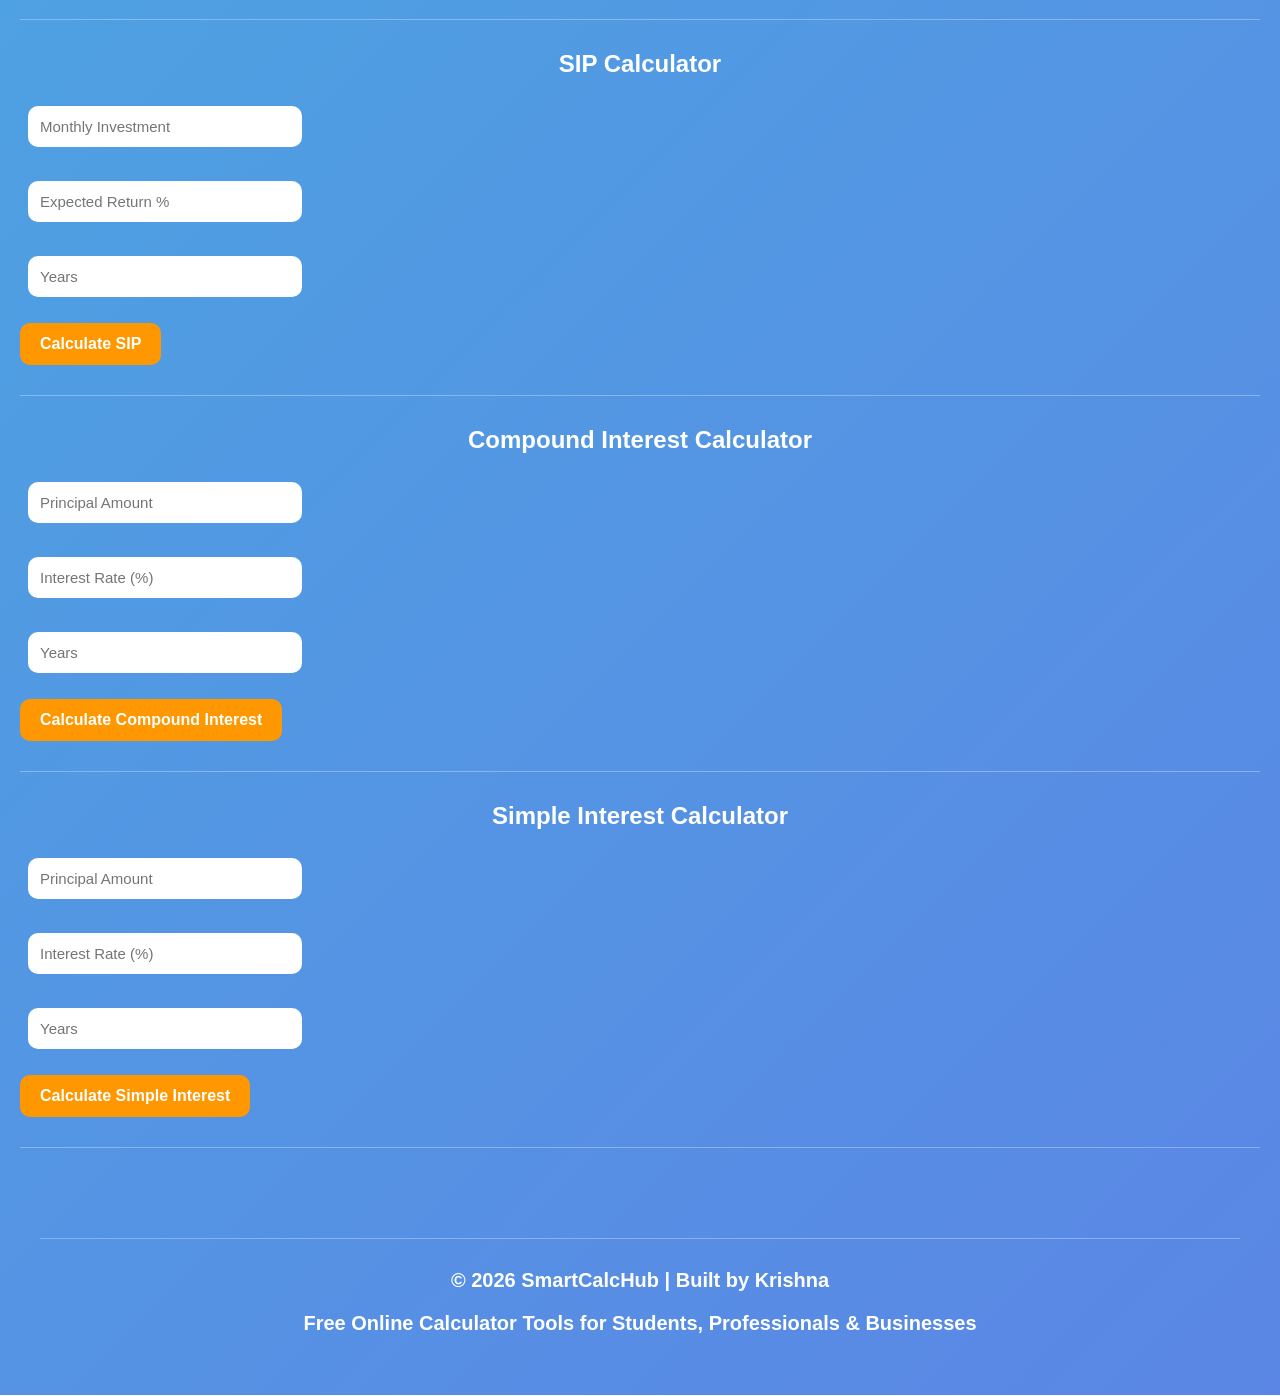
==== commit a6c199b8: "Update index.html" ====
--- a/index.html
+++ b/index.html
@@ -28,9 +28,9 @@
 
 <p>All-in-One Free Online Calculator Tool</p>
 <p>✅ Fast Calculations | ✅ Free Tools | ✅ Mobile Friendly</p>
-    <button onclick="toggleDarkMode()">
-        Dark Mode
-    </button>
+    <button id="darkModeBtn" onclick="toggleDarkMode()">
+    Dark Mode
+</button>
 
     <br><br>
     <input
--- a/style.css
+++ b/style.css
@@ -181,3 +181,13 @@
     border-radius:10px;
     box-shadow:0 4px 10px rgba(0,0,0,0.1);
 }
+#searchBox{
+    width:80%;
+    max-width:400px;
+    padding:12px;
+    margin:20px auto;
+    display:block;
+    border:none;
+    border-radius:8px;
+    font-size:16px;
+}
